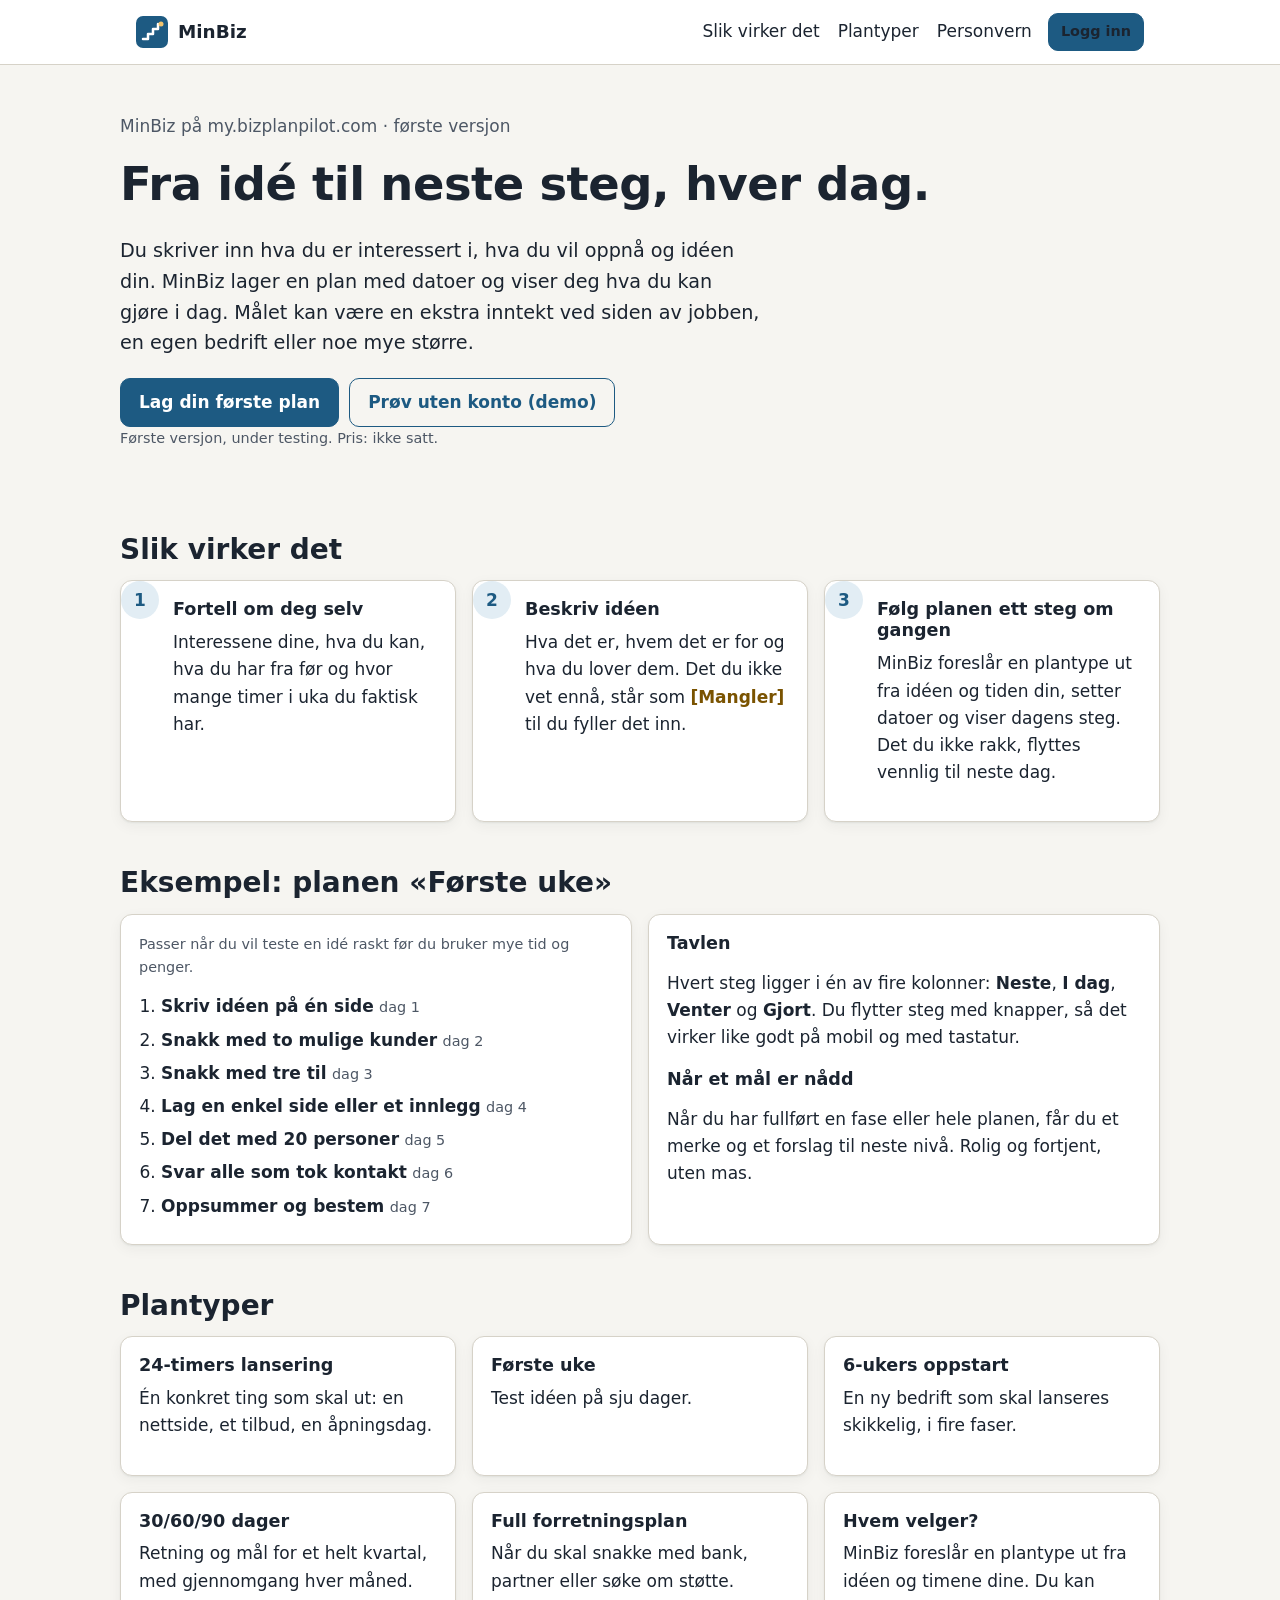
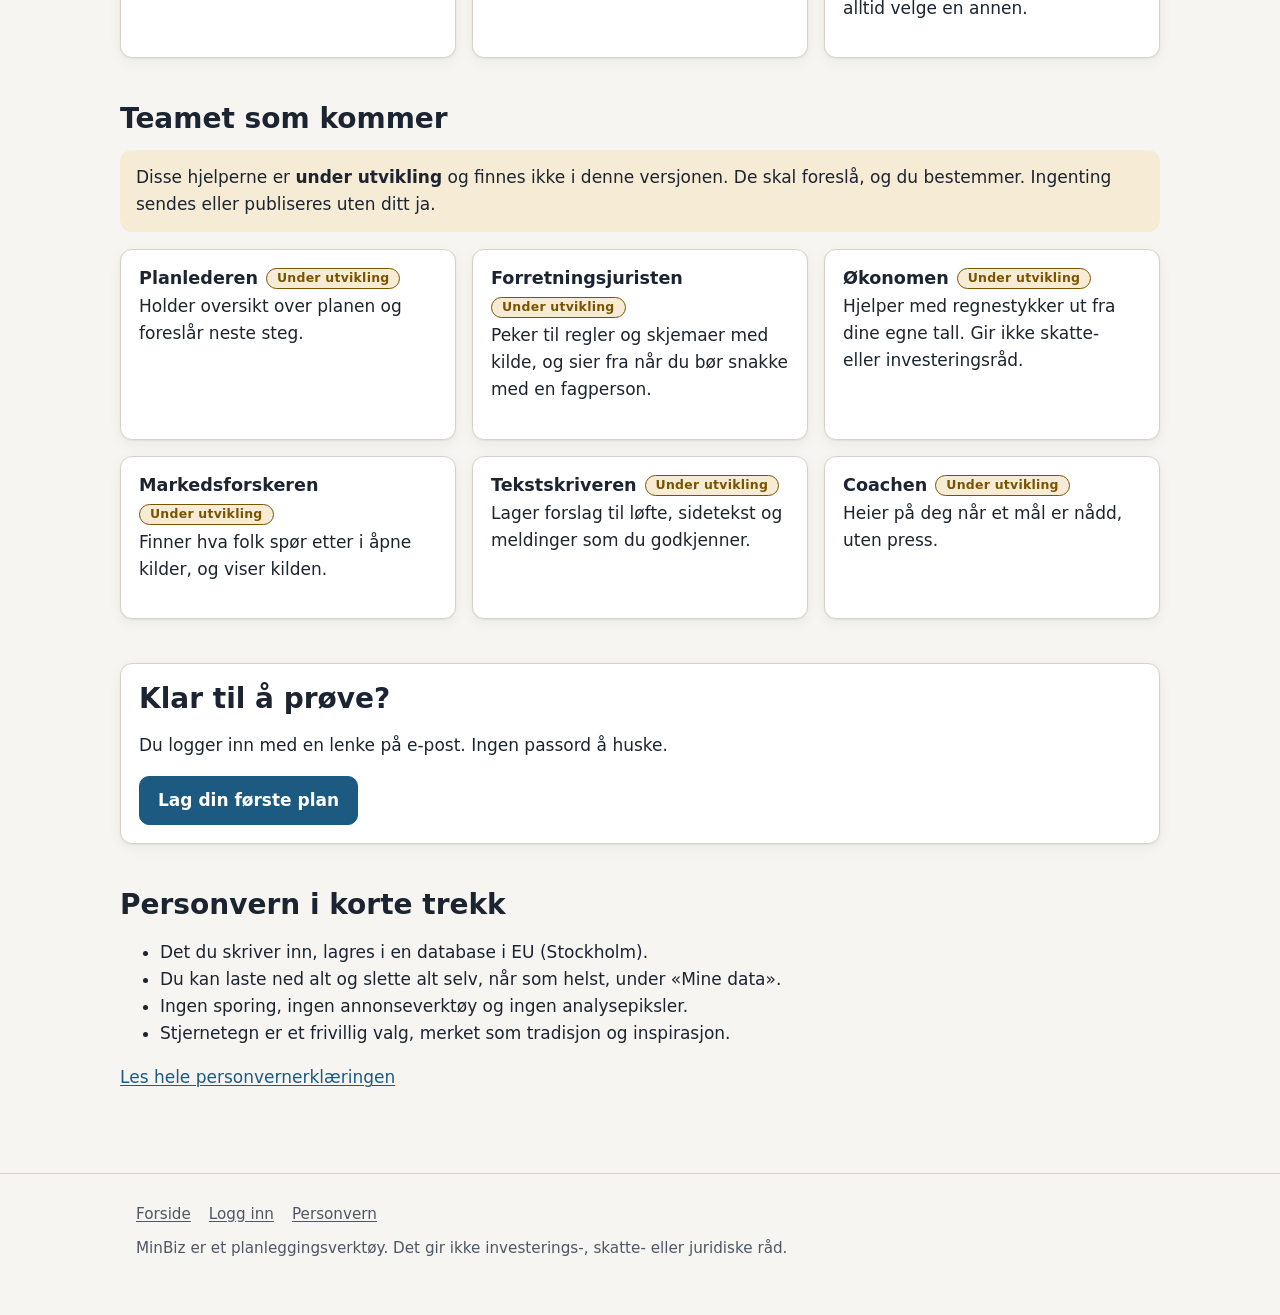
==== index.html @ 0fc3a49a "MinBiz første versjon: forside, app med profil, idé, plan, tavle, merker og mine data Co-Authored-By" ====
<!doctype html>
<html lang="nb">
<head>
<meta charset="utf-8">
<meta name="viewport" content="width=device-width, initial-scale=1">
<meta http-equiv="Content-Security-Policy" content="default-src 'self'; img-src 'self' data:; style-src 'self'; script-src 'self'; connect-src 'none'; base-uri 'self'; form-action 'self'">
<meta name="referrer" content="strict-origin-when-cross-origin">
<title>MinBiz: fra idé til neste steg, hver dag</title>
<meta name="description" content="MinBiz gjør interessene, ambisjonene og idéen din om til en plan med datoer og ett tydelig steg om gangen. Første versjon, uten sporing.">
<link rel="icon" href="favicon.svg" type="image/svg+xml">
<link rel="stylesheet" href="style.css">
</head>
<body>
<a class="skip" href="#main">Hopp til innholdet</a>
<header class="top">
  <div class="wrap">
    <a class="brand" href="./" aria-label="MinBiz, forsiden">
      <svg viewBox="0 0 64 64" aria-hidden="true"><rect width="64" height="64" rx="14" fill="#1d5a82"/><path d="M14 46h10V36h10V26h10V16" fill="none" stroke="#fff" stroke-width="5" stroke-linecap="round" stroke-linejoin="round"/><circle cx="50" cy="16" r="5" fill="#f2c46d"/></svg>
      MinBiz
    </a>
    <nav aria-label="Hovedmeny">
      <a href="#slik-virker-det">Slik virker det</a>
      <a href="#plantyper">Plantyper</a>
      <a href="personvern.html">Personvern</a>
      <a class="btn small" href="app.html">Logg inn</a>
    </nav>
  </div>
</header>

<main id="main">
  <section class="hero wrap" aria-labelledby="h1">
    <p class="muted">MinBiz på my.bizplanpilot.com · første versjon</p>
    <h1 id="h1">Fra idé til neste steg, hver dag.</h1>
    <p class="lead">Du skriver inn hva du er interessert i, hva du vil oppnå og idéen din. MinBiz lager en plan med datoer og viser deg hva du kan gjøre i dag. Målet kan være en ekstra inntekt ved siden av jobben, en egen bedrift eller noe mye større.</p>
    <div class="btnrow">
      <a class="btn" href="app.html">Lag din første plan</a>
      <a class="btn ghost" href="app.html?demo=1">Prøv uten konto (demo)</a>
    </div>
    <p class="muted small">Første versjon, under testing. Pris: ikke satt.</p>
  </section>

  <section class="block wrap" id="slik-virker-det" aria-labelledby="h-how">
    <h2 id="h-how">Slik virker det</h2>
    <ol class="steps3 grid three">
      <li class="card">
        <h3>Fortell om deg selv</h3>
        <p>Interessene dine, hva du kan, hva du har fra før og hvor mange timer i uka du faktisk har.</p>
      </li>
      <li class="card">
        <h3>Beskriv idéen</h3>
        <p>Hva det er, hvem det er for og hva du lover dem. Det du ikke vet ennå, står som <span class="missing">[Mangler]</span> til du fyller det inn.</p>
      </li>
      <li class="card">
        <h3>Følg planen ett steg om gangen</h3>
        <p>MinBiz foreslår en plantype ut fra idéen og tiden din, setter datoer og viser dagens steg. Det du ikke rakk, flyttes vennlig til neste dag.</p>
      </li>
    </ol>
  </section>

  <section class="block wrap" aria-labelledby="h-example">
    <h2 id="h-example">Eksempel: planen «Første uke»</h2>
    <div class="grid two">
      <div class="card plan-example">
        <p class="muted small">Passer når du vil teste en idé raskt før du bruker mye tid og penger.</p>
        <ol>
          <li><b>Skriv idéen på én side</b> <span class="when">dag 1</span></li>
          <li><b>Snakk med to mulige kunder</b> <span class="when">dag 2</span></li>
          <li><b>Snakk med tre til</b> <span class="when">dag 3</span></li>
          <li><b>Lag en enkel side eller et innlegg</b> <span class="when">dag 4</span></li>
          <li><b>Del det med 20 personer</b> <span class="when">dag 5</span></li>
          <li><b>Svar alle som tok kontakt</b> <span class="when">dag 6</span></li>
          <li><b>Oppsummer og bestem</b> <span class="when">dag 7</span></li>
        </ol>
      </div>
      <div class="card stack">
        <h3>Tavlen</h3>
        <p>Hvert steg ligger i én av fire kolonner: <b>Neste</b>, <b>I dag</b>, <b>Venter</b> og <b>Gjort</b>. Du flytter steg med knapper, så det virker like godt på mobil og med tastatur.</p>
        <h3>Når et mål er nådd</h3>
        <p>Når du har fullført en fase eller hele planen, får du et merke og et forslag til neste nivå. Rolig og fortjent, uten mas.</p>
      </div>
    </div>
  </section>

  <section class="block wrap" id="plantyper" aria-labelledby="h-types">
    <h2 id="h-types">Plantyper</h2>
    <div class="grid three">
      <div class="card"><h3>24-timers lansering</h3><p>Én konkret ting som skal ut: en nettside, et tilbud, en åpningsdag.</p></div>
      <div class="card"><h3>Første uke</h3><p>Test idéen på sju dager.</p></div>
      <div class="card"><h3>6-ukers oppstart</h3><p>En ny bedrift som skal lanseres skikkelig, i fire faser.</p></div>
      <div class="card"><h3>30/60/90 dager</h3><p>Retning og mål for et helt kvartal, med gjennomgang hver måned.</p></div>
      <div class="card"><h3>Full forretningsplan</h3><p>Når du skal snakke med bank, partner eller søke om støtte.</p></div>
      <div class="card"><h3>Hvem velger?</h3><p>MinBiz foreslår en plantype ut fra idéen og timene dine. Du kan alltid velge en annen.</p></div>
    </div>
  </section>

  <section class="block wrap" aria-labelledby="h-agents">
    <h2 id="h-agents">Teamet som kommer</h2>
    <p class="note warn">Disse hjelperne er <b>under utvikling</b> og finnes ikke i denne versjonen. De skal foreslå, og du bestemmer. Ingenting sendes eller publiseres uten ditt ja.</p>
    <ul class="agents grid three">
      <li class="card"><h3>Planlederen <span class="tag soon">Under utvikling</span></h3><p>Holder oversikt over planen og foreslår neste steg.</p></li>
      <li class="card"><h3>Forretningsjuristen <span class="tag soon">Under utvikling</span></h3><p>Peker til regler og skjemaer med kilde, og sier fra når du bør snakke med en fagperson.</p></li>
      <li class="card"><h3>Økonomen <span class="tag soon">Under utvikling</span></h3><p>Hjelper med regnestykker ut fra dine egne tall. Gir ikke skatte- eller investeringsråd.</p></li>
      <li class="card"><h3>Markedsforskeren <span class="tag soon">Under utvikling</span></h3><p>Finner hva folk spør etter i åpne kilder, og viser kilden.</p></li>
      <li class="card"><h3>Tekstskriveren <span class="tag soon">Under utvikling</span></h3><p>Lager forslag til løfte, sidetekst og meldinger som du godkjenner.</p></li>
      <li class="card"><h3>Coachen <span class="tag soon">Under utvikling</span></h3><p>Heier på deg når et mål er nådd, uten press.</p></li>
    </ul>
  </section>

  <section class="block wrap" aria-labelledby="h-start">
    <div class="card stack">
      <h2 id="h-start">Klar til å prøve?</h2>
      <p>Du logger inn med en lenke på e-post. Ingen passord å huske.</p>
      <div class="btnrow"><a class="btn" href="app.html">Lag din første plan</a></div>
    </div>
  </section>

  <section class="block wrap" id="personvern" aria-labelledby="h-privacy">
    <h2 id="h-privacy">Personvern i korte trekk</h2>
    <ul>
      <li>Det du skriver inn, lagres i en database i EU (Stockholm).</li>
      <li>Du kan laste ned alt og slette alt selv, når som helst, under «Mine data».</li>
      <li>Ingen sporing, ingen annonseverktøy og ingen analysepiksler.</li>
      <li>Stjernetegn er et frivillig valg, merket som tradisjon og inspirasjon.</li>
    </ul>
    <p><a href="personvern.html">Les hele personvernerklæringen</a></p>
  </section>
</main>

<footer class="foot">
  <div class="wrap">
    <ul>
      <li><a href="./">Forside</a></li>
      <li><a href="app.html">Logg inn</a></li>
      <li><a href="personvern.html">Personvern</a></li>
    </ul>
    <p>MinBiz er et planleggingsverktøy. Det gir ikke investerings-, skatte- eller juridiske råd.</p>
  </div>
</footer>
</body>
</html>
---- style.css ----
/* MinBiz: felles stil. Rolig, nordisk, lys og mørk modus. */
:root {
  --bg: #f6f5f1;
  --surface: #ffffff;
  --surface-2: #eeece6;
  --ink: #1b2430;
  --muted: #4d5765;
  --line: #d6d2c8;
  --accent: #1d5a82;
  --accent-ink: #ffffff;
  --accent-soft: #e2edf4;
  --ok: #24693f;
  --ok-soft: #e3f1e8;
  --warn: #7a5300;
  --warn-soft: #f6ecd6;
  --focus: #b3561d;
  --radius: 12px;
  --shadow: 0 1px 2px rgba(20, 30, 40, .06), 0 4px 14px rgba(20, 30, 40, .05);
  color-scheme: light;
}
@media (prefers-color-scheme: dark) {
  :root:not([data-theme="light"]) {
    --bg: #11161c;
    --surface: #19212a;
    --surface-2: #212b36;
    --ink: #e7ebef;
    --muted: #a9b3bf;
    --line: #2f3a46;
    --accent: #8cc0e4;
    --accent-ink: #0d1b26;
    --accent-soft: #1d3142;
    --ok: #7fd3a0;
    --ok-soft: #173326;
    --warn: #e6bd62;
    --warn-soft: #362b12;
    --focus: #f0a46c;
    --shadow: none;
    color-scheme: dark;
  }
}
:root[data-theme="dark"] {
  --bg: #11161c; --surface: #19212a; --surface-2: #212b36; --ink: #e7ebef; --muted: #a9b3bf;
  --line: #2f3a46; --accent: #8cc0e4; --accent-ink: #0d1b26; --accent-soft: #1d3142;
  --ok: #7fd3a0; --ok-soft: #173326; --warn: #e6bd62; --warn-soft: #362b12; --focus: #f0a46c;
  --shadow: none; color-scheme: dark;
}

* { box-sizing: border-box; }
html { -webkit-text-size-adjust: 100%; }
body {
  margin: 0;
  background: var(--bg);
  color: var(--ink);
  font: 17px/1.6 system-ui, -apple-system, "Segoe UI", Roboto, "Helvetica Neue", Arial, sans-serif;
  overflow-x: hidden;
}
img, svg { max-width: 100%; height: auto; }
a { color: var(--accent); text-underline-offset: 2px; }
a:hover { text-decoration-thickness: 2px; }
:focus-visible { outline: 3px solid var(--focus); outline-offset: 2px; border-radius: 4px; }
h1, h2, h3 { line-height: 1.2; margin: 0 0 .5em; }
h1 { font-size: clamp(1.9rem, 6vw, 2.9rem); letter-spacing: -.01em; }
h2 { font-size: clamp(1.35rem, 4vw, 1.75rem); }
h3 { font-size: 1.1rem; }
p { margin: 0 0 1em; }
.wrap { max-width: 1040px; margin: 0 auto; padding: 0 16px; }
.muted { color: var(--muted); }
.small { font-size: .9rem; }
.sr-only { position: absolute; width: 1px; height: 1px; padding: 0; margin: -1px; overflow: hidden; clip: rect(0 0 0 0); white-space: nowrap; border: 0; }
.skip { position: absolute; left: 8px; top: -60px; background: var(--surface); color: var(--ink); padding: 8px 12px; border-radius: 8px; z-index: 10; }
.skip:focus { top: 8px; }

/* Topp og bunn */
.top { border-bottom: 1px solid var(--line); background: var(--surface); }
.top .wrap { display: flex; align-items: center; justify-content: space-between; gap: 12px; min-height: 64px; flex-wrap: wrap; }
.brand { display: inline-flex; align-items: center; gap: 10px; font-weight: 700; font-size: 1.15rem; color: var(--ink); text-decoration: none; }
.brand svg { width: 32px; height: 32px; }
.top nav { display: flex; gap: 6px 14px; flex-wrap: wrap; align-items: center; }
.top nav a { color: var(--ink); text-decoration: none; padding: 6px 2px; }
.top nav a:hover { text-decoration: underline; }
footer.foot { border-top: 1px solid var(--line); margin-top: 56px; padding: 28px 0 40px; color: var(--muted); font-size: .95rem; }
footer.foot a { color: var(--muted); }
footer.foot ul { list-style: none; padding: 0; margin: 0 0 10px; display: flex; gap: 8px 18px; flex-wrap: wrap; }

/* Knapper og skjema */
.btn {
  display: inline-flex; align-items: center; justify-content: center; gap: 8px;
  min-height: 44px; padding: 10px 18px; border-radius: 10px; border: 1px solid var(--accent);
  background: var(--accent); color: var(--accent-ink); font: inherit; font-weight: 600;
  text-decoration: none; cursor: pointer;
}
.btn:hover { filter: brightness(1.08); }
.btn.ghost { background: transparent; color: var(--accent); }
.btn.quiet { background: var(--surface-2); color: var(--ink); border-color: var(--line); }
.btn.small { min-height: 36px; padding: 6px 12px; font-size: .9rem; }
.btn.danger { background: transparent; color: var(--ink); border-color: var(--warn); }
.btn[disabled] { opacity: .6; cursor: not-allowed; }
.btnrow { display: flex; gap: 10px; flex-wrap: wrap; align-items: center; }
label { display: block; font-weight: 600; margin: 0 0 4px; }
.hint { display: block; font-weight: 400; color: var(--muted); font-size: .9rem; }
input[type="text"], input[type="email"], input[type="number"], input[type="date"], textarea, select {
  width: 100%; font: inherit; color: var(--ink); background: var(--surface);
  border: 1px solid var(--muted); border-radius: 8px; padding: 10px 12px; min-height: 44px;
}
textarea { min-height: 96px; resize: vertical; }
.field { margin: 0 0 18px; }
.check { display: flex; gap: 10px; align-items: flex-start; font-weight: 400; }
.check input { width: 22px; height: 22px; margin-top: 3px; flex: none; }
fieldset { border: 1px solid var(--line); border-radius: var(--radius); padding: 12px 14px; margin: 0 0 18px; }
legend { font-weight: 700; padding: 0 6px; }

/* Kort og flater */
.card { background: var(--surface); border: 1px solid var(--line); border-radius: var(--radius); padding: 18px; box-shadow: var(--shadow); }
.stack > * + * { margin-top: 16px; }
.grid { display: grid; gap: 16px; }
@media (min-width: 720px) {
  .grid.two { grid-template-columns: 1fr 1fr; }
  .grid.three { grid-template-columns: repeat(3, 1fr); }
}
.tag {
  display: inline-block; font-size: .78rem; font-weight: 700; letter-spacing: .02em;
  padding: 2px 10px; border-radius: 99px; border: 1px solid currentColor; white-space: nowrap;
}
.tag.soon { color: var(--warn); background: var(--warn-soft); }
.tag.trad { color: var(--warn); background: var(--warn-soft); }
.tag.ok { color: var(--ok); background: var(--ok-soft); }
.tag.demo { color: var(--accent); background: var(--accent-soft); }
.missing { color: var(--warn); font-weight: 600; }
.note { background: var(--accent-soft); border-radius: var(--radius); padding: 14px 16px; }
.note.ok { background: var(--ok-soft); }
.note.warn { background: var(--warn-soft); }

/* Forside */
.hero { padding: 48px 0 32px; }
.hero .lead { font-size: 1.2rem; max-width: 40rem; color: var(--ink); }
.steps3 { counter-reset: s; list-style: none; padding: 0; margin: 0; }
.steps3 li { counter-increment: s; position: relative; padding-left: 52px; }
.steps3 li::before {
  content: counter(s); position: absolute; left: 0; top: 0; width: 38px; height: 38px; border-radius: 50%;
  display: grid; place-items: center; font-weight: 700; background: var(--accent-soft); color: var(--accent);
}
section.block { padding: 36px 0 8px; }
.plan-example ol { padding-left: 1.3em; margin: 0; }
.plan-example li { margin: 6px 0; }
.plan-example .when { color: var(--muted); font-size: .9rem; }
.agents { list-style: none; padding: 0; margin: 0; }
.agents li h3 { margin-bottom: 4px; display: flex; gap: 8px; align-items: center; flex-wrap: wrap; }

/* App */
.appnav { display: flex; gap: 6px; overflow-x: auto; padding: 10px 0; border-bottom: 1px solid var(--line); margin-bottom: 20px; scrollbar-width: thin; }
.appnav button {
  font: inherit; border: 1px solid transparent; background: transparent; color: var(--ink);
  padding: 8px 12px; border-radius: 8px; cursor: pointer; white-space: nowrap; min-height: 44px;
}
.appnav button[aria-current="page"] { background: var(--accent-soft); border-color: var(--accent); color: var(--ink); font-weight: 700; }
.view[hidden] { display: none; }
.chips { display: flex; flex-wrap: wrap; gap: 8px; list-style: none; padding: 0; margin: 8px 0 0; }
.chips li { display: inline-flex; align-items: center; gap: 4px; background: var(--surface-2); border: 1px solid var(--line); border-radius: 99px; padding: 2px 4px 2px 12px; }
.chips button { border: 0; background: transparent; color: var(--muted); font: inherit; cursor: pointer; min-width: 32px; min-height: 32px; border-radius: 50%; }
.chips button:hover { color: var(--ink); }
.inline-add { display: flex; gap: 8px; }
.inline-add input { flex: 1; min-width: 0; }
progress { width: 100%; height: 14px; accent-color: var(--ok); }
.board { display: grid; gap: 12px; grid-template-columns: 1fr; }
@media (min-width: 900px) { .board { grid-template-columns: repeat(4, 1fr); } }
.col { background: var(--surface-2); border-radius: var(--radius); padding: 12px; min-width: 0; }
.col .colh { font-size: 1rem; display: flex; justify-content: space-between; margin: 0 0 .6em; }
.col ul { list-style: none; padding: 0; margin: 0; }
.col li + li { margin-top: 10px; }
.step { background: var(--surface); border: 1px solid var(--line); border-radius: 10px; padding: 12px; }
.step .t { font-weight: 700; margin: 0 0 2px; }
.step .d { font-size: .88rem; color: var(--muted); margin: 0 0 6px; }
.step ul.detail { list-style: disc; padding-left: 1.2em; margin: 0 0 8px; font-size: .92rem; }
.step ul.detail li + li { margin-top: 2px; }
.step .moves { display: flex; flex-wrap: wrap; gap: 6px; }
.today-list { list-style: none; padding: 0; margin: 0; }
.today-list li + li { margin-top: 10px; }
.ptypes { display: grid; gap: 10px; }
.ptype { display: flex; gap: 12px; align-items: flex-start; border: 1px solid var(--line); border-radius: 10px; padding: 12px; background: var(--surface); font-weight: 400; cursor: pointer; }
.ptype input { width: 22px; height: 22px; margin-top: 3px; flex: none; }
.ptype:has(input:checked) { border-color: var(--accent); background: var(--accent-soft); }
.ptype b { display: block; }
.preview { padding-left: 1.3em; }
.preview li { margin: 4px 0; }
.badge { display: inline-grid; place-items: center; width: 56px; height: 56px; border-radius: 50%; background: var(--ok-soft); color: var(--ok); border: 2px solid var(--ok); flex: none; }
.badge svg { width: 28px; height: 28px; }
.celebrate { display: flex; gap: 16px; align-items: flex-start; }
.merits { list-style: none; padding: 0; margin: 0; display: grid; gap: 8px; }
.merits li { display: flex; gap: 10px; align-items: center; }
.merits .dot { width: 12px; height: 12px; border-radius: 50%; background: var(--ok); flex: none; }
.sources { padding-left: 1.2em; }
.sources li { margin: 6px 0; }
.idea-card dl { margin: 0; display: grid; grid-template-columns: minmax(7rem, max-content) 1fr; gap: 6px 14px; }
.idea-card dt { font-weight: 700; }
.idea-card dd { margin: 0; overflow-wrap: anywhere; }
.toast { position: fixed; left: 50%; bottom: 16px; transform: translateX(-50%); max-width: calc(100% - 32px); background: var(--ink); color: var(--bg); padding: 10px 16px; border-radius: 10px; z-index: 20; }
.toast[hidden] { display: none; }
.demo-bar { background: var(--accent-soft); border-bottom: 1px solid var(--accent); padding: 8px 0; font-size: .95rem; }
@media (prefers-reduced-motion: no-preference) {
  .btn, .appnav button, .ptype { transition: background-color .15s ease, border-color .15s ease, filter .15s ease; }
}
@media print {
  .top, .appnav, footer.foot, .btn, .moves { display: none !important; }
}
.linkish { background: none; border: 0; padding: 0; font: inherit; color: var(--accent); text-decoration: underline; text-underline-offset: 2px; cursor: pointer; }
.btnrow.end { justify-content: flex-end; }
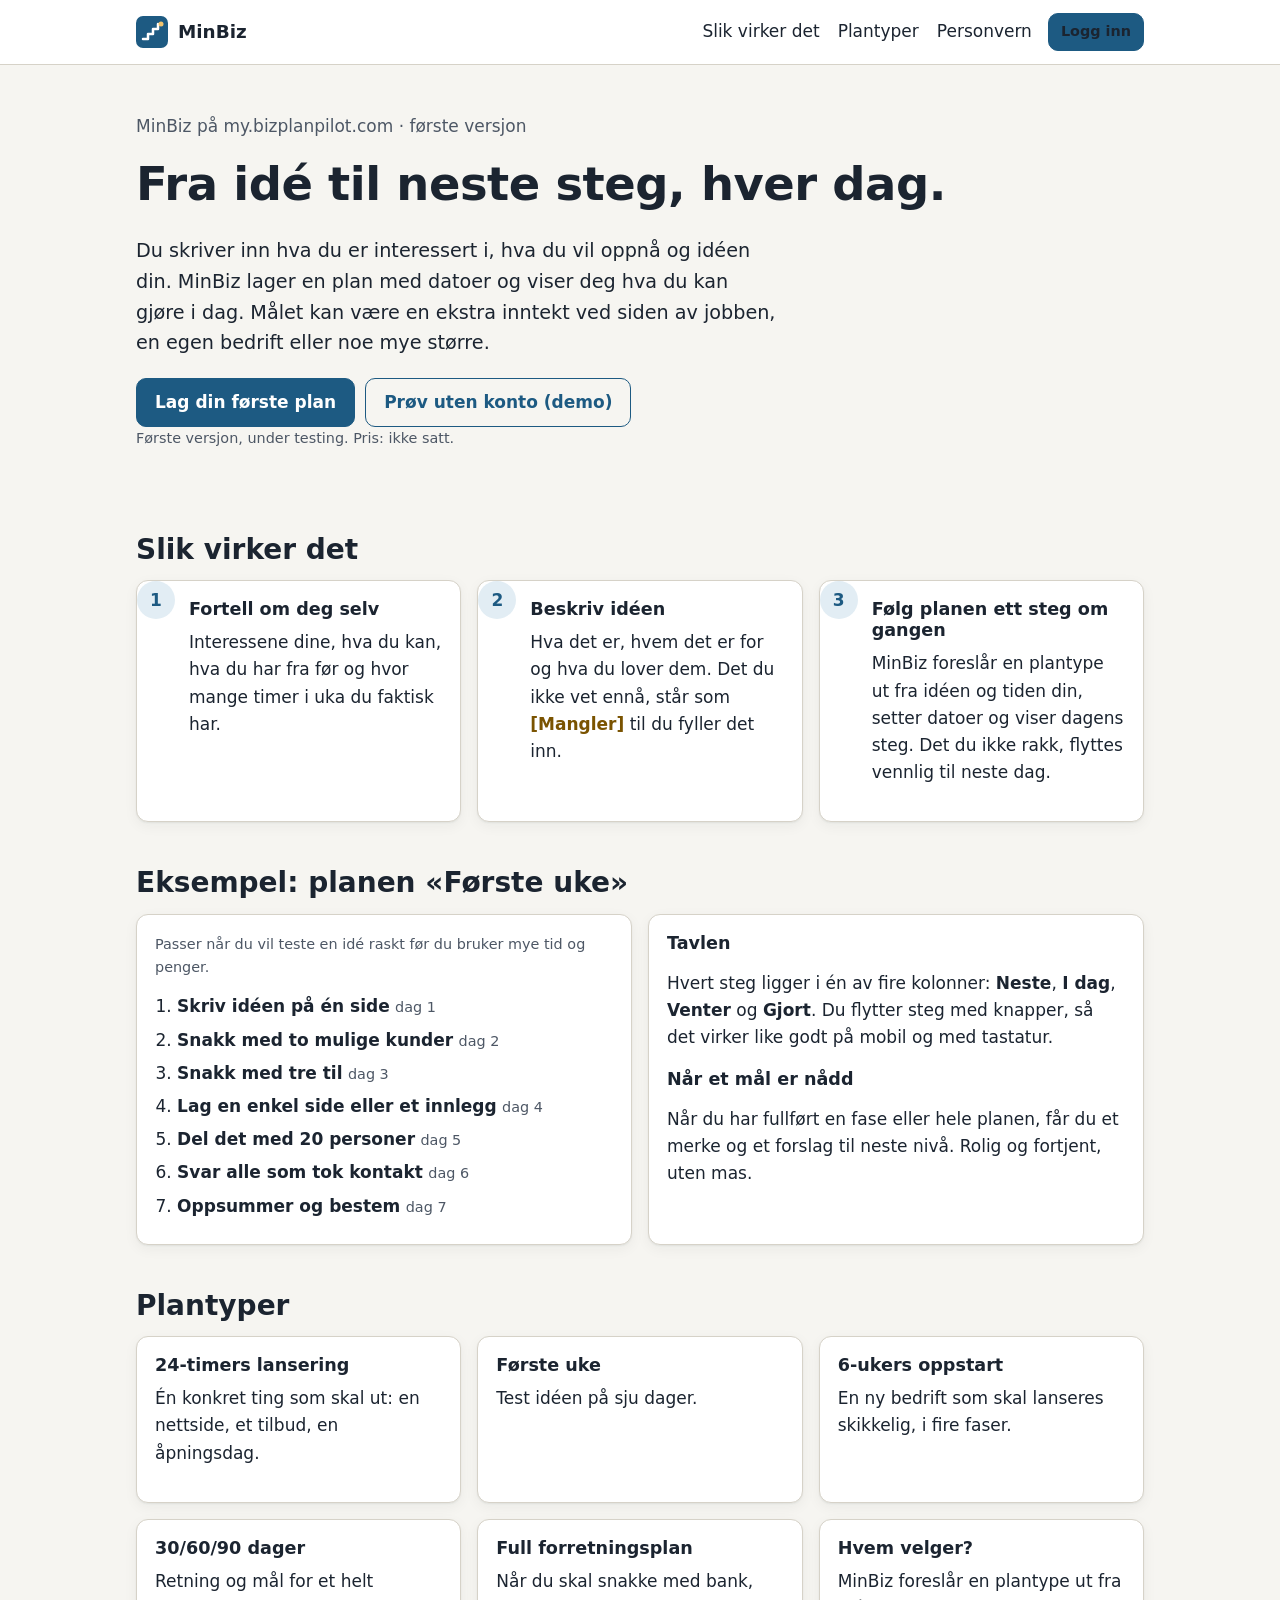
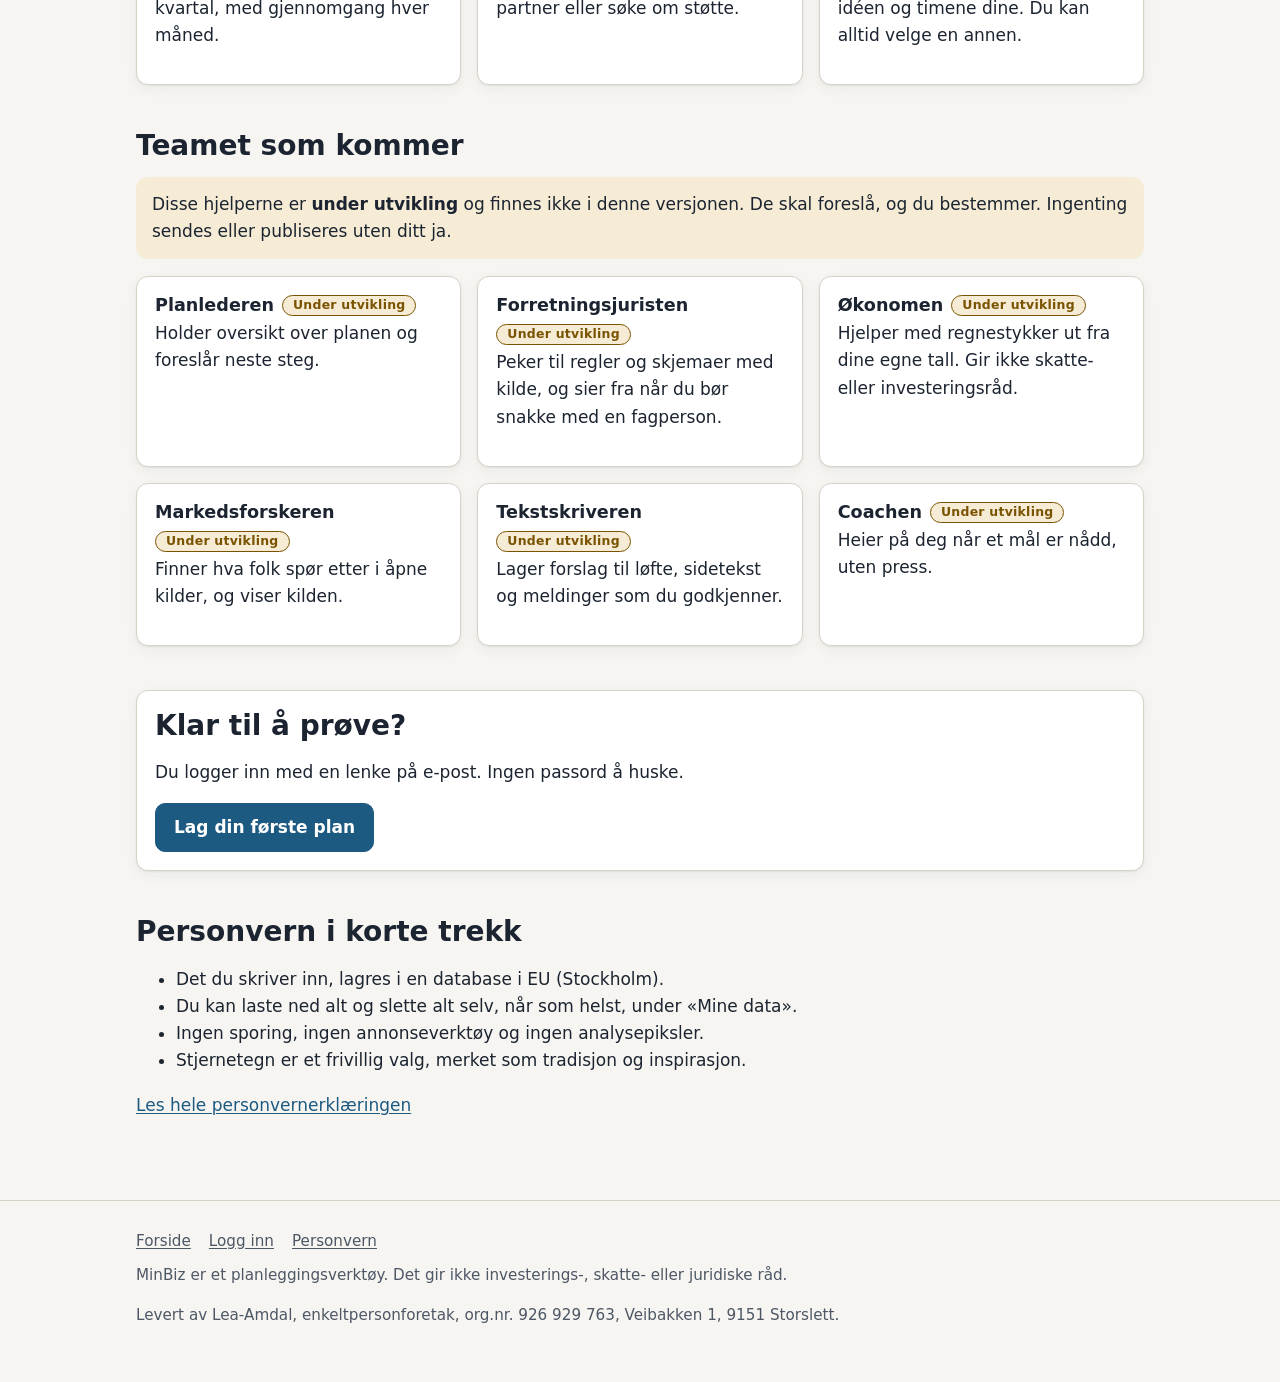
==== commit da272075: "Bunntekst: Lea-Amdal, org.nr. 926 929 763 på alle sider Co-Authored-By: Claude Opus 5.5 <noreply@ant" ====
--- a/index.html
+++ b/index.html
@@ -134,6 +134,7 @@
       <li><a href="personvern.html">Personvern</a></li>
     </ul>
     <p>MinBiz er et planleggingsverktøy. Det gir ikke investerings-, skatte- eller juridiske råd.</p>
+    <p>Levert av Lea-Amdal, enkeltpersonforetak, org.nr. 926 929 763, Veibakken 1, 9151 Storslett.</p>
   </div>
 </footer>
 </body>
--- a/style.css
+++ b/style.css
@@ -46,6 +46,7 @@
 }
 
 * { box-sizing: border-box; }
+[hidden] { display: none !important; }
 html { -webkit-text-size-adjust: 100%; }
 body {
   margin: 0;
@@ -131,7 +132,7 @@
 .note.warn { background: var(--warn-soft); }
 
 /* Forside */
-.hero { padding: 48px 0 32px; }
+.hero { padding-top: 48px; padding-bottom: 32px; }
 .hero .lead { font-size: 1.2rem; max-width: 40rem; color: var(--ink); }
 .steps3 { counter-reset: s; list-style: none; padding: 0; margin: 0; }
 .steps3 li { counter-increment: s; position: relative; padding-left: 52px; }
@@ -139,7 +140,7 @@
   content: counter(s); position: absolute; left: 0; top: 0; width: 38px; height: 38px; border-radius: 50%;
   display: grid; place-items: center; font-weight: 700; background: var(--accent-soft); color: var(--accent);
 }
-section.block { padding: 36px 0 8px; }
+section.block { padding-top: 36px; padding-bottom: 8px; }
 .plan-example ol { padding-left: 1.3em; margin: 0; }
 .plan-example li { margin: 6px 0; }
 .plan-example .when { color: var(--muted); font-size: .9rem; }
@@ -202,5 +203,55 @@
 @media print {
   .top, .appnav, footer.foot, .btn, .moves { display: none !important; }
 }
+/* Fremdrift fra idé til plan */
+.flow { margin: 0 0 20px; }
+.flow ol { list-style: none; padding: 0; margin: 0 0 6px; display: grid; grid-template-columns: repeat(5, minmax(0, 1fr)); gap: 6px; }
+.flow button {
+  width: 100%; min-height: 48px; font: inherit; color: var(--ink); background: var(--surface);
+  border: 1px solid var(--line); border-radius: 10px; padding: 6px; cursor: pointer;
+  display: flex; flex-direction: column; align-items: center; gap: 2px; text-align: center;
+}
+.flow .num { display: inline-grid; place-items: center; width: 30px; height: 30px; border-radius: 50%; border: 2px solid var(--muted); font-weight: 700; font-size: .9rem; }
+.flow .lbl, .flow .s { display: none; }
+.flow li.done .num { border-color: var(--ok); color: var(--ok); background: var(--ok-soft); }
+.flow li.skipped .num { border-color: var(--warn); color: var(--warn); background: var(--warn-soft); border-style: dashed; }
+.flow li.active .num { border-color: var(--accent); color: var(--accent); }
+.flow button[aria-current="step"] { border-color: var(--accent); background: var(--accent-soft); box-shadow: inset 0 -3px 0 var(--accent); }
+.flow li.done .s { color: var(--ok); }
+.flow li.skipped .s { color: var(--warn); font-weight: 700; }
+#flow-now { margin: 0; }
+@media (min-width: 720px) {
+  .flow .lbl { display: block; font-weight: 600; font-size: .85rem; line-height: 1.2; overflow-wrap: anywhere; }
+  .flow .s { display: block; font-size: .78rem; color: var(--muted); }
+  .flow button { min-height: 92px; }
+}
+.cards { list-style: none; padding: 0; margin: 0; display: grid; gap: 8px; }
+.cards li { display: flex; gap: 8px; align-items: center; background: var(--surface-2); border: 1px solid var(--line); border-radius: 10px; padding: 6px 6px 6px 10px; }
+.cards li.empty { background: transparent; border-style: dashed; padding: 8px 10px; }
+.cards li.fav { border-color: var(--warn); }
+.cards .txt { flex: 1; min-width: 0; overflow-wrap: anywhere; }
+.iconbtn { flex: none; border: 1px solid var(--line); background: var(--surface); color: var(--ink); font: inherit; font-size: 1.1rem; min-width: 44px; min-height: 44px; border-radius: 8px; cursor: pointer; }
+.iconbtn:hover { border-color: var(--accent); }
+.iconbtn[aria-pressed="true"] { color: var(--warn); border-color: var(--warn); background: var(--warn-soft); }
+.sugg { display: flex; flex-wrap: wrap; gap: 6px; align-items: center; }
+.sugg button { font: inherit; font-size: .88rem; border: 1px dashed var(--muted); background: transparent; color: var(--ink); border-radius: 99px; padding: 4px 12px; min-height: 36px; cursor: pointer; }
+.sugg button:hover { border-style: solid; }
+.tag.idea { color: var(--accent); background: var(--accent-soft); }
+.tag.ass, .tag.miss { color: var(--warn); background: var(--warn-soft); }
+.areah { display: flex; gap: 8px 12px; align-items: baseline; justify-content: space-between; flex-wrap: wrap; }
+.areah h3 { margin: 0; }
+.linklist { list-style: none; padding: 0; margin: 0; display: grid; gap: 4px; }
+.linklist a { display: inline-block; padding: 6px 0; overflow-wrap: anywhere; }
+.finding-form { border-top: 1px solid var(--line); padding-top: 12px; }
+.finding-form .field { margin-bottom: 12px; }
+.finding-form textarea { min-height: 64px; }
+.why { font-size: .92rem; color: var(--muted); margin: 2px 0 0; }
+.toolsteps { padding-left: 1.3em; margin: 0; }
+.toolsteps li + li, .agentlist li + li { margin-top: 10px; }
+.agentlist { list-style: none; padding: 0; margin: 0; }
+.basis { margin: 0; display: grid; grid-template-columns: minmax(8rem, max-content) 1fr; gap: 6px 14px; }
+.basis dt { font-weight: 700; }
+.basis dd { margin: 0; }
+.preview .tag { margin-left: 6px; }
 .linkish { background: none; border: 0; padding: 0; font: inherit; color: var(--accent); text-decoration: underline; text-underline-offset: 2px; cursor: pointer; }
 .btnrow.end { justify-content: flex-end; }
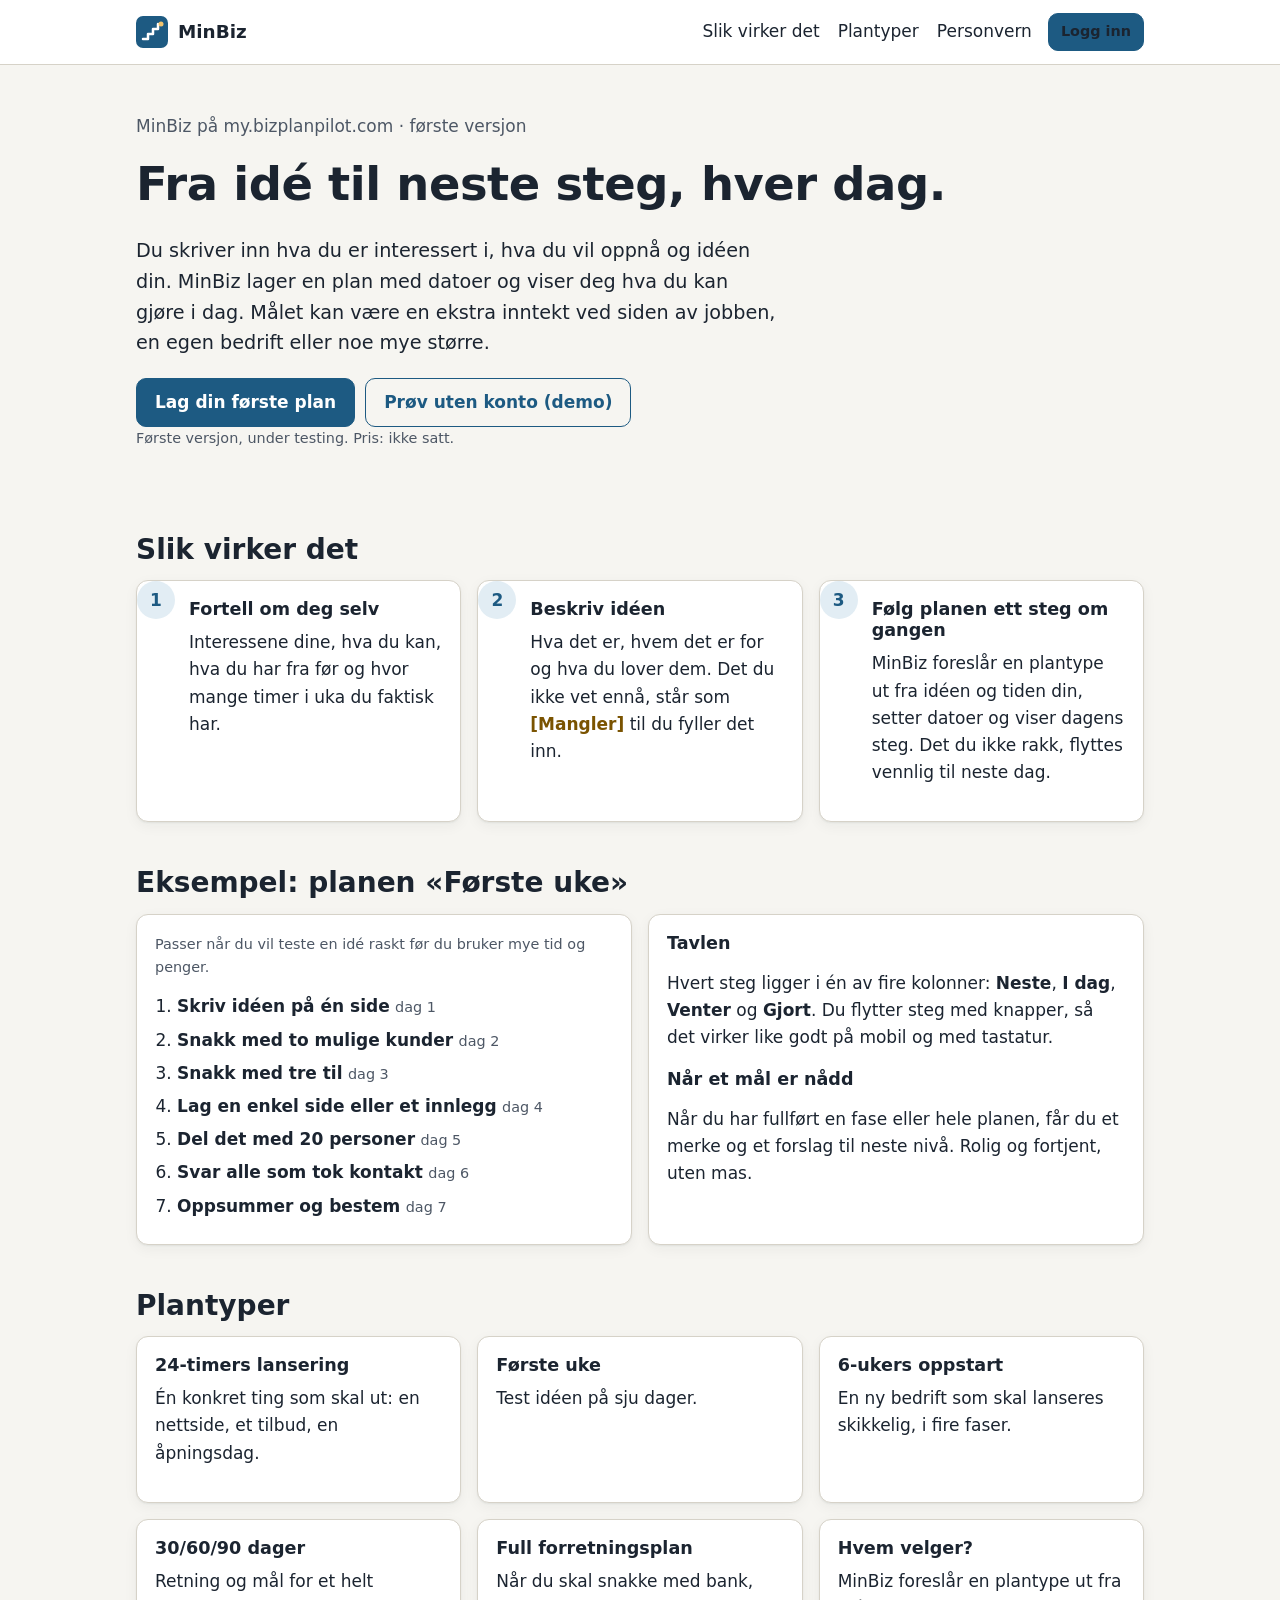
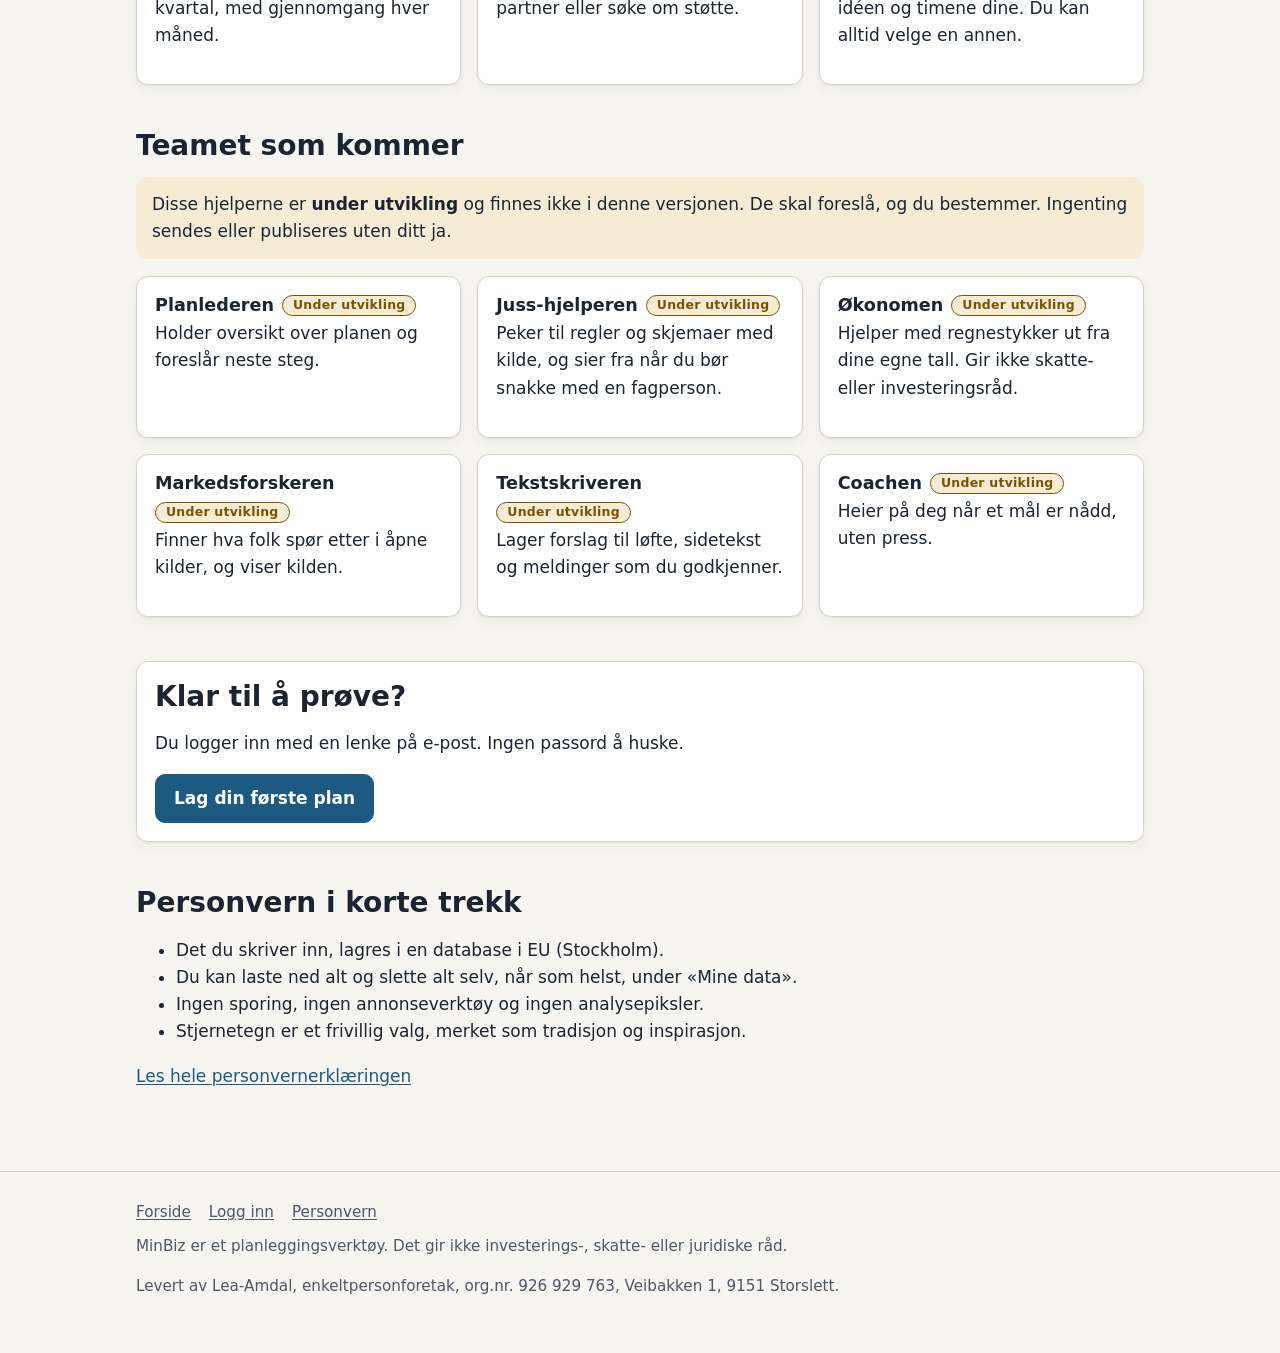
==== commit 8cd3fc4a: "Juss og personvern: bytt beskyttet tittel, fyll ut personvernsiden - «Forretningsjuristen» heter nå " ====
--- a/index.html
+++ b/index.html
@@ -98,7 +98,7 @@
     <p class="note warn">Disse hjelperne er <b>under utvikling</b> og finnes ikke i denne versjonen. De skal foreslå, og du bestemmer. Ingenting sendes eller publiseres uten ditt ja.</p>
     <ul class="agents grid three">
       <li class="card"><h3>Planlederen <span class="tag soon">Under utvikling</span></h3><p>Holder oversikt over planen og foreslår neste steg.</p></li>
-      <li class="card"><h3>Forretningsjuristen <span class="tag soon">Under utvikling</span></h3><p>Peker til regler og skjemaer med kilde, og sier fra når du bør snakke med en fagperson.</p></li>
+      <li class="card"><h3>Juss-hjelperen <span class="tag soon">Under utvikling</span></h3><p>Peker til regler og skjemaer med kilde, og sier fra når du bør snakke med en fagperson.</p></li>
       <li class="card"><h3>Økonomen <span class="tag soon">Under utvikling</span></h3><p>Hjelper med regnestykker ut fra dine egne tall. Gir ikke skatte- eller investeringsråd.</p></li>
       <li class="card"><h3>Markedsforskeren <span class="tag soon">Under utvikling</span></h3><p>Finner hva folk spør etter i åpne kilder, og viser kilden.</p></li>
       <li class="card"><h3>Tekstskriveren <span class="tag soon">Under utvikling</span></h3><p>Lager forslag til løfte, sidetekst og meldinger som du godkjenner.</p></li>
--- a/style.css
+++ b/style.css
@@ -255,3 +255,34 @@
 .preview .tag { margin-left: 6px; }
 .linkish { background: none; border: 0; padding: 0; font: inherit; color: var(--accent); text-decoration: underline; text-underline-offset: 2px; cursor: pointer; }
 .btnrow.end { justify-content: flex-end; }
+
+/* Inspirasjon: ett spørsmål om gangen, Jeg står fast, eksempler, speiling */
+.modebar { margin: 0 0 16px; }
+.modebar button[aria-pressed="true"] { background: var(--accent-soft); border-color: var(--accent); font-weight: 700; }
+.guide .q { display: block; font-size: 1.2rem; font-weight: 700; line-height: 1.3; margin: 0; }
+.guide legend.q { padding: 0 6px; }
+.guide .gq { margin: 0; }
+.guide .hint { margin: 4px 0 0; }
+.guide textarea { min-height: 120px; }
+.guide progress { height: 8px; accent-color: var(--accent); }
+.gprog { margin: 0; }
+.microw { margin-top: 8px; }
+.mic svg { width: 18px; height: 18px; flex: none; }
+.mic[aria-pressed="true"] { background: var(--warn-soft); border-color: var(--warn); color: var(--ink); }
+.stuck { border-color: var(--accent); }
+.stuck h3 { margin: 0; }
+.spark { border-top: 1px solid var(--line); padding-top: 12px; }
+.spark .q { font-weight: 700; margin: 0; }
+.spark textarea { min-height: 64px; }
+.exercise { border-top: 1px solid var(--line); padding-top: 12px; }
+.exercise h4 { margin: 0; font-size: 1.05rem; }
+.clock { font-size: 2rem; font-weight: 700; font-variant-numeric: tabular-nums; margin: 0; }
+.mirror p { margin: 0; }
+.mirror b { font-weight: 700; }
+.examples { list-style: none; padding: 0; margin: 0; display: grid; gap: 10px; }
+.examples li { border: 1px dashed var(--muted); border-radius: 10px; padding: 10px 12px; }
+.examples li p { margin: 0 0 6px; }
+.cheer p { margin: 0; }
+.cheer p + p { margin-top: 6px; }
+.horo-line { display: block; margin-top: 6px; }
+.pause p { margin: 0; }
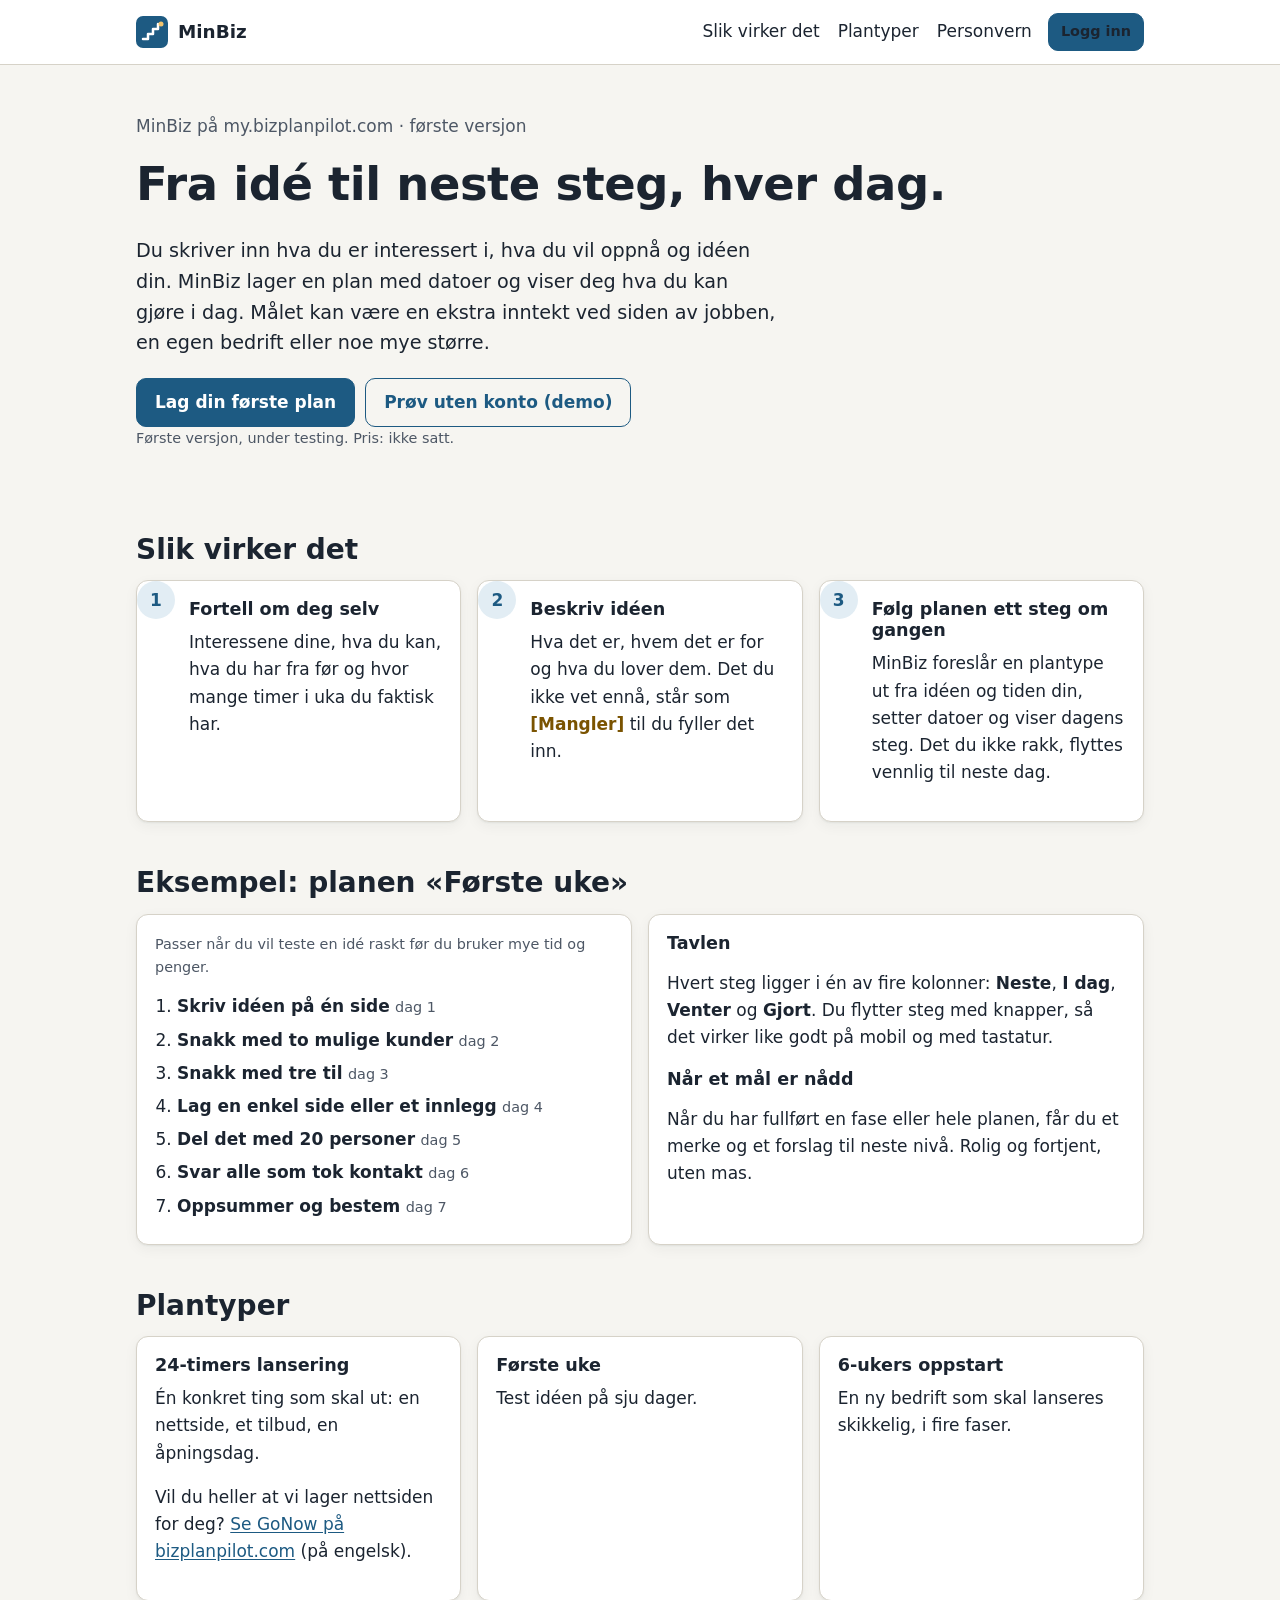
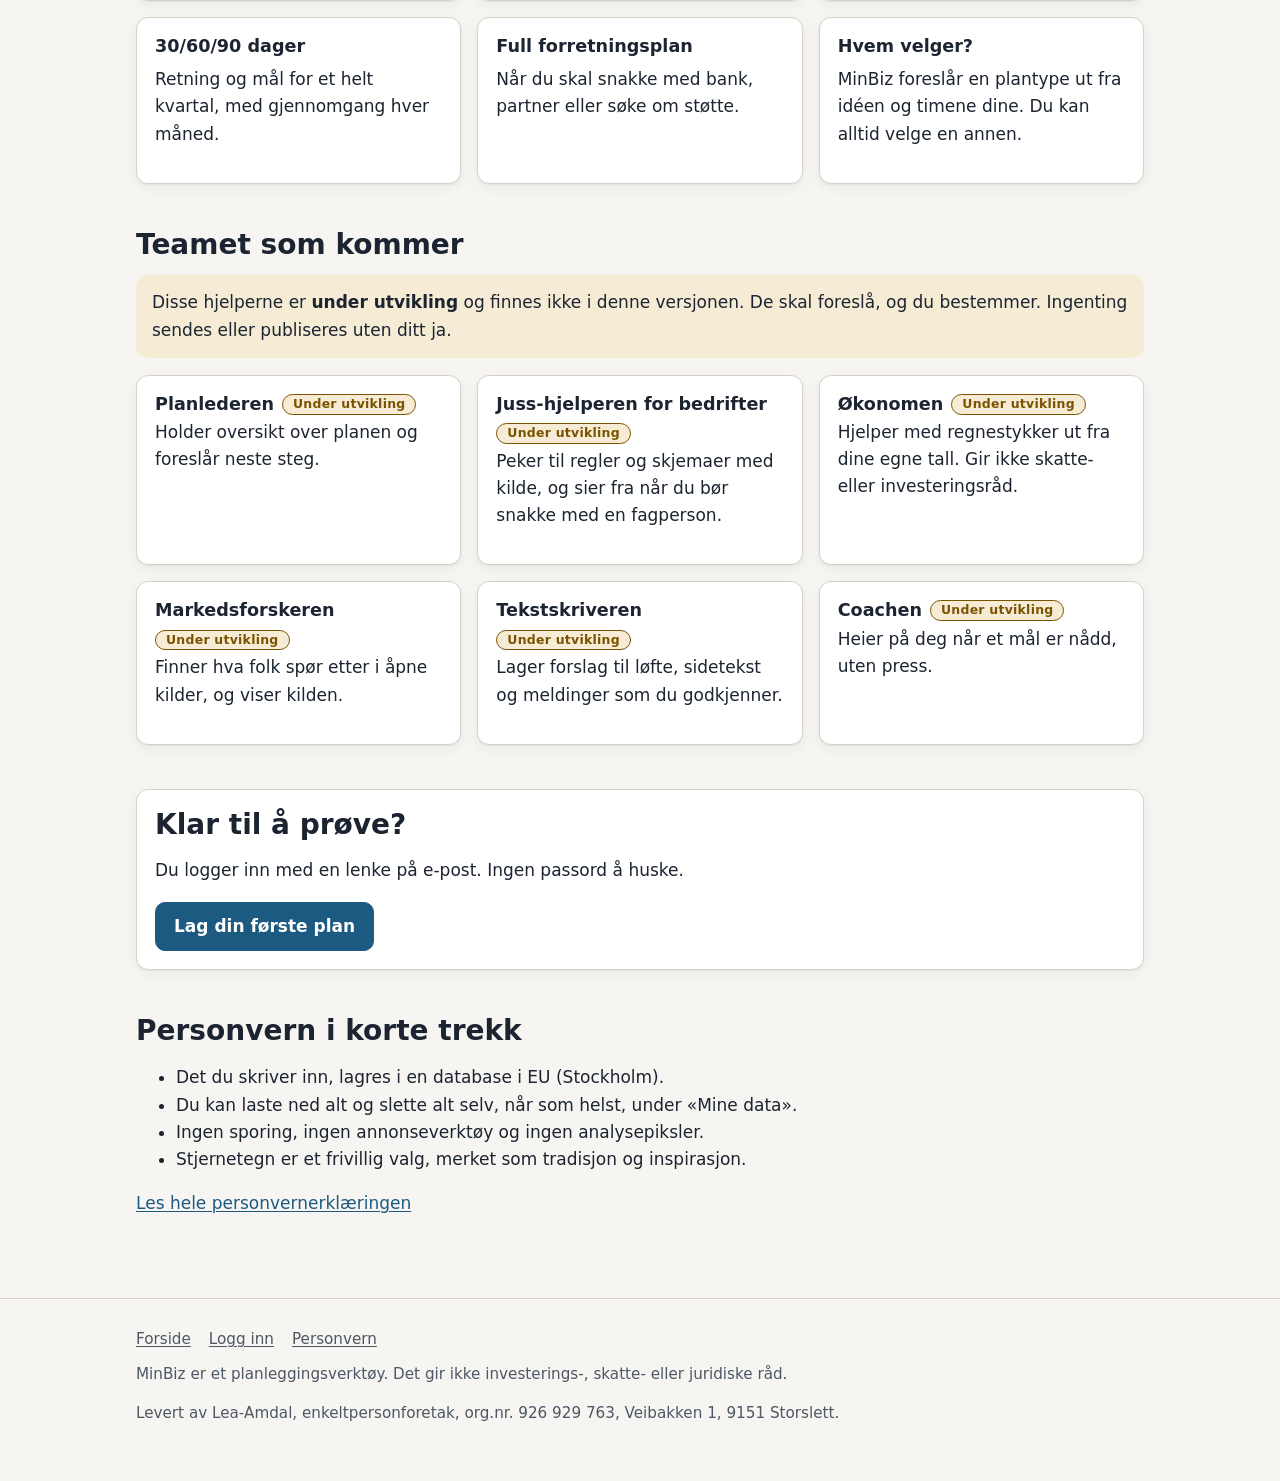
==== commit cf91addb: "Juss-hjelperen for bedrifter i stedet for Forretningsjuristen, og lenke til GoNow «Jurist» er en bes" ====
--- a/index.html
+++ b/index.html
@@ -84,7 +84,7 @@
   <section class="block wrap" id="plantyper" aria-labelledby="h-types">
     <h2 id="h-types">Plantyper</h2>
     <div class="grid three">
-      <div class="card"><h3>24-timers lansering</h3><p>Én konkret ting som skal ut: en nettside, et tilbud, en åpningsdag.</p></div>
+      <div class="card"><h3>24-timers lansering</h3><p>Én konkret ting som skal ut: en nettside, et tilbud, en åpningsdag.</p><p>Vil du heller at vi lager nettsiden for deg? <a href="https://bizplanpilot.com/#website">Se GoNow på bizplanpilot.com</a> (på engelsk).</p></div>
       <div class="card"><h3>Første uke</h3><p>Test idéen på sju dager.</p></div>
       <div class="card"><h3>6-ukers oppstart</h3><p>En ny bedrift som skal lanseres skikkelig, i fire faser.</p></div>
       <div class="card"><h3>30/60/90 dager</h3><p>Retning og mål for et helt kvartal, med gjennomgang hver måned.</p></div>
@@ -98,7 +98,7 @@
     <p class="note warn">Disse hjelperne er <b>under utvikling</b> og finnes ikke i denne versjonen. De skal foreslå, og du bestemmer. Ingenting sendes eller publiseres uten ditt ja.</p>
     <ul class="agents grid three">
       <li class="card"><h3>Planlederen <span class="tag soon">Under utvikling</span></h3><p>Holder oversikt over planen og foreslår neste steg.</p></li>
-      <li class="card"><h3>Juss-hjelperen <span class="tag soon">Under utvikling</span></h3><p>Peker til regler og skjemaer med kilde, og sier fra når du bør snakke med en fagperson.</p></li>
+      <li class="card"><h3>Juss-hjelperen for bedrifter <span class="tag soon">Under utvikling</span></h3><p>Peker til regler og skjemaer med kilde, og sier fra når du bør snakke med en fagperson.</p></li>
       <li class="card"><h3>Økonomen <span class="tag soon">Under utvikling</span></h3><p>Hjelper med regnestykker ut fra dine egne tall. Gir ikke skatte- eller investeringsråd.</p></li>
       <li class="card"><h3>Markedsforskeren <span class="tag soon">Under utvikling</span></h3><p>Finner hva folk spør etter i åpne kilder, og viser kilden.</p></li>
       <li class="card"><h3>Tekstskriveren <span class="tag soon">Under utvikling</span></h3><p>Lager forslag til løfte, sidetekst og meldinger som du godkjenner.</p></li>
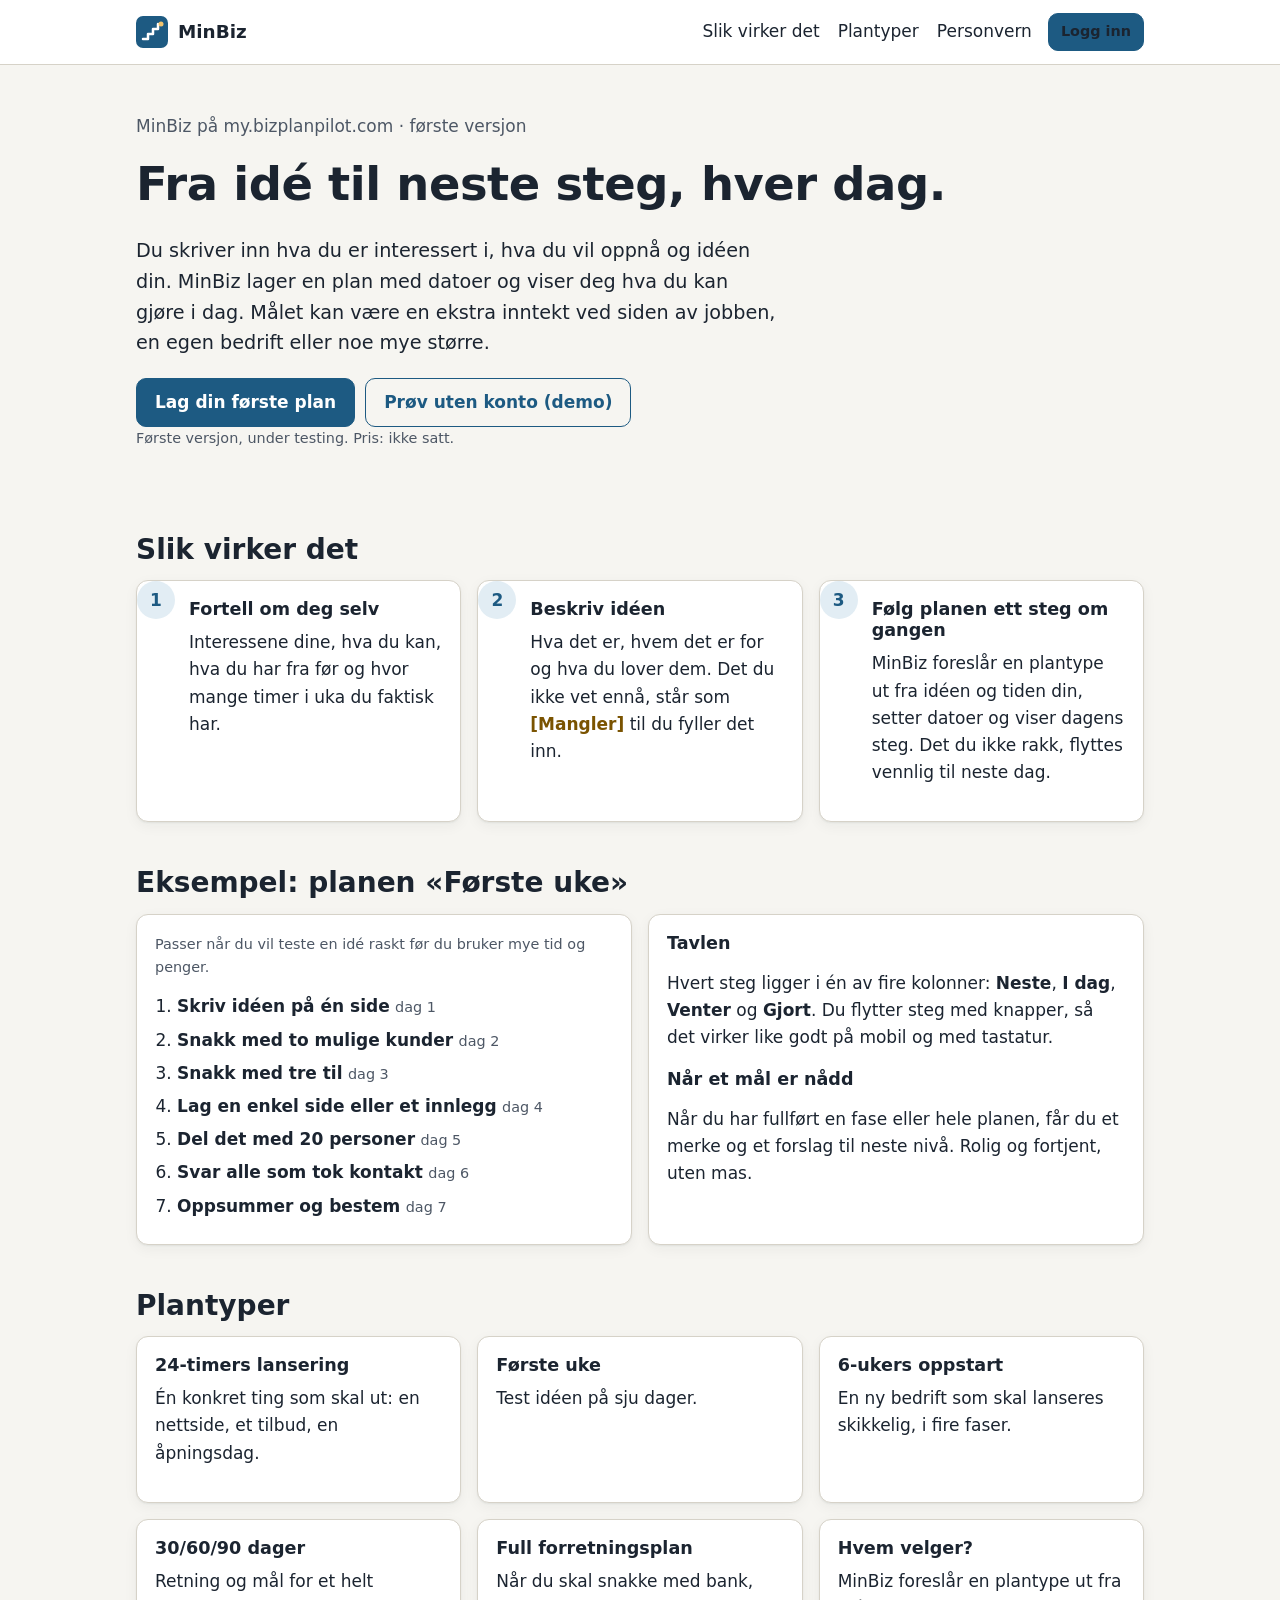
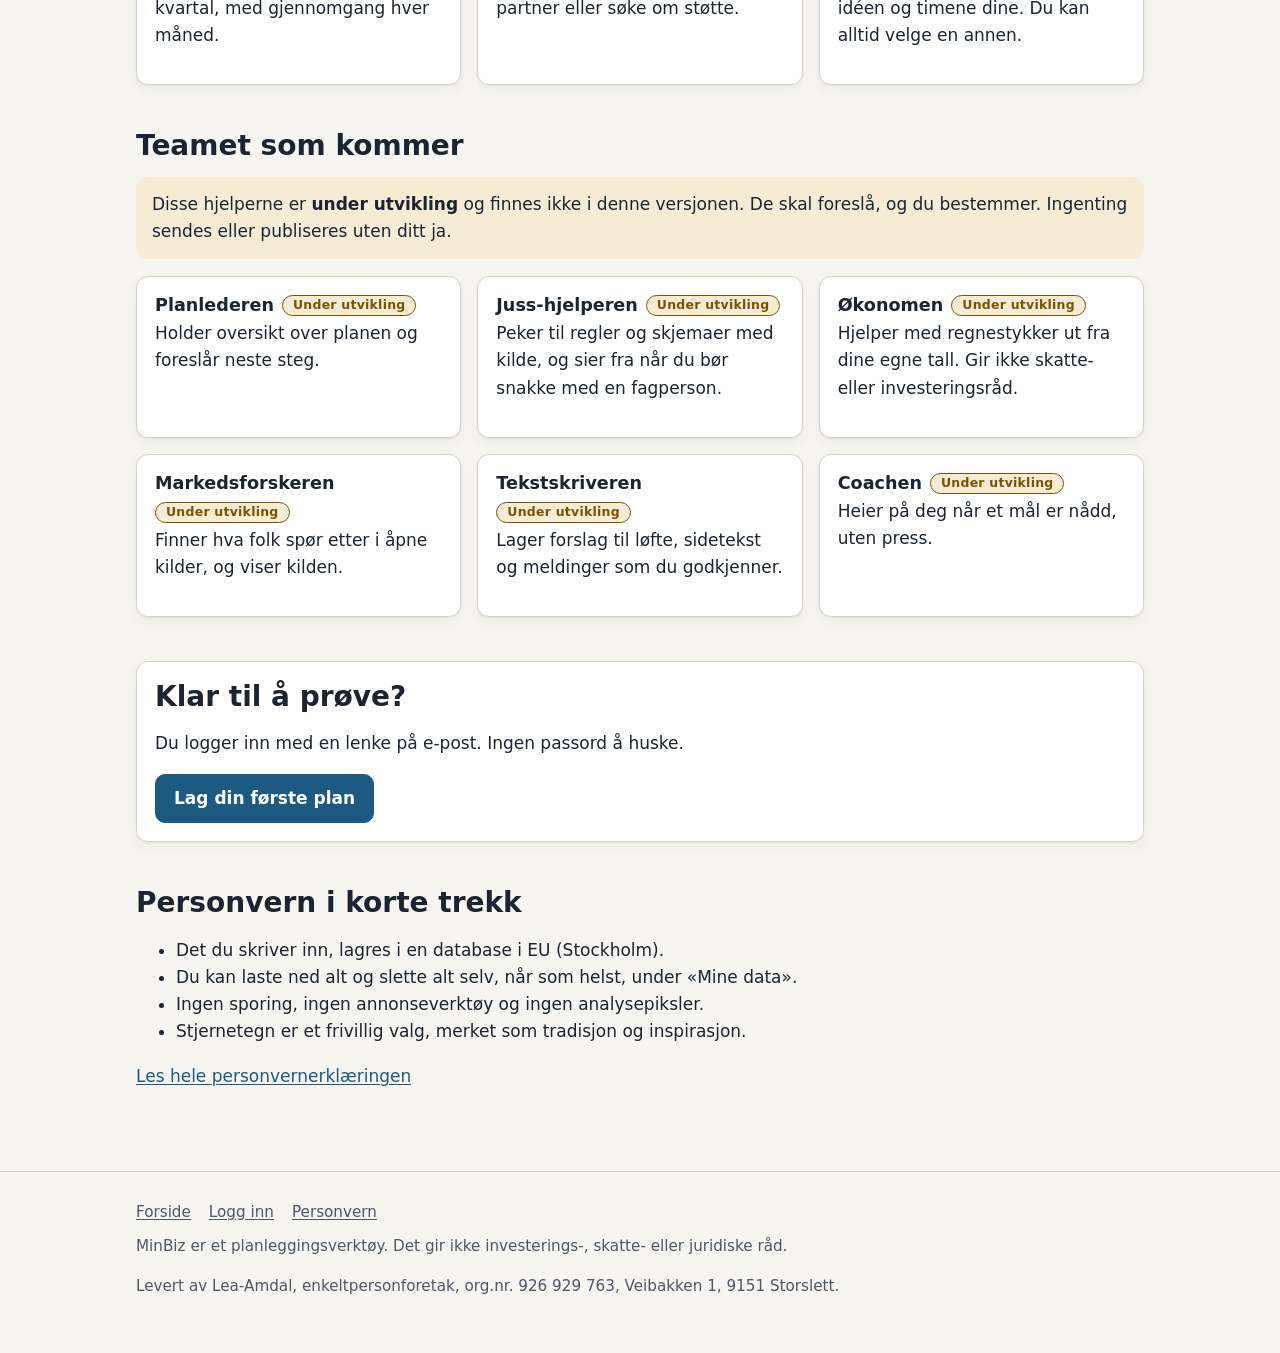
==== commit c0188d78: "Merge pull request #5 from leamarketing/juss-og-personvern-rettelser Juss og personvern: «Juss-hjelp" ====
--- a/index.html
+++ b/index.html
@@ -84,7 +84,7 @@
   <section class="block wrap" id="plantyper" aria-labelledby="h-types">
     <h2 id="h-types">Plantyper</h2>
     <div class="grid three">
-      <div class="card"><h3>24-timers lansering</h3><p>Én konkret ting som skal ut: en nettside, et tilbud, en åpningsdag.</p><p>Vil du heller at vi lager nettsiden for deg? <a href="https://bizplanpilot.com/#website">Se GoNow på bizplanpilot.com</a> (på engelsk).</p></div>
+      <div class="card"><h3>24-timers lansering</h3><p>Én konkret ting som skal ut: en nettside, et tilbud, en åpningsdag.</p></div>
       <div class="card"><h3>Første uke</h3><p>Test idéen på sju dager.</p></div>
       <div class="card"><h3>6-ukers oppstart</h3><p>En ny bedrift som skal lanseres skikkelig, i fire faser.</p></div>
       <div class="card"><h3>30/60/90 dager</h3><p>Retning og mål for et helt kvartal, med gjennomgang hver måned.</p></div>
@@ -98,7 +98,7 @@
     <p class="note warn">Disse hjelperne er <b>under utvikling</b> og finnes ikke i denne versjonen. De skal foreslå, og du bestemmer. Ingenting sendes eller publiseres uten ditt ja.</p>
     <ul class="agents grid three">
       <li class="card"><h3>Planlederen <span class="tag soon">Under utvikling</span></h3><p>Holder oversikt over planen og foreslår neste steg.</p></li>
-      <li class="card"><h3>Juss-hjelperen for bedrifter <span class="tag soon">Under utvikling</span></h3><p>Peker til regler og skjemaer med kilde, og sier fra når du bør snakke med en fagperson.</p></li>
+      <li class="card"><h3>Juss-hjelperen <span class="tag soon">Under utvikling</span></h3><p>Peker til regler og skjemaer med kilde, og sier fra når du bør snakke med en fagperson.</p></li>
       <li class="card"><h3>Økonomen <span class="tag soon">Under utvikling</span></h3><p>Hjelper med regnestykker ut fra dine egne tall. Gir ikke skatte- eller investeringsråd.</p></li>
       <li class="card"><h3>Markedsforskeren <span class="tag soon">Under utvikling</span></h3><p>Finner hva folk spør etter i åpne kilder, og viser kilden.</p></li>
       <li class="card"><h3>Tekstskriveren <span class="tag soon">Under utvikling</span></h3><p>Lager forslag til løfte, sidetekst og meldinger som du godkjenner.</p></li>
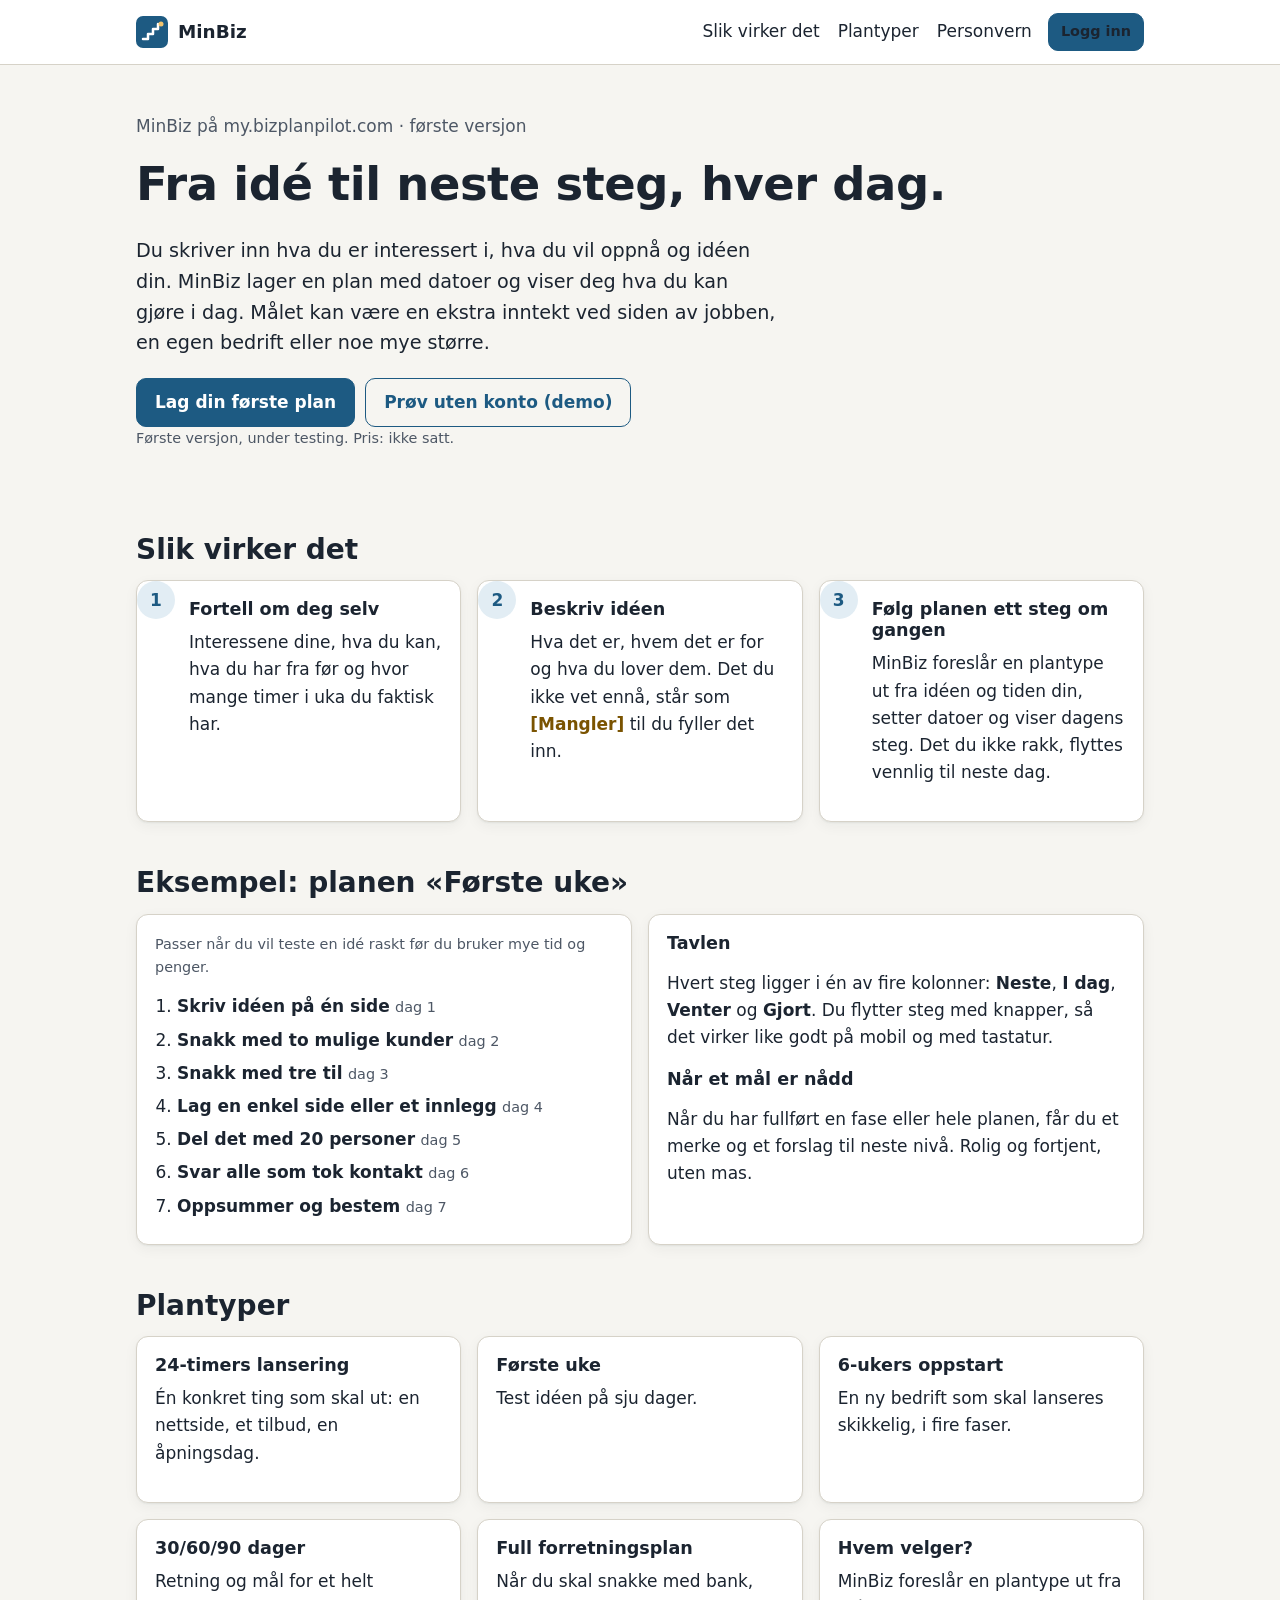
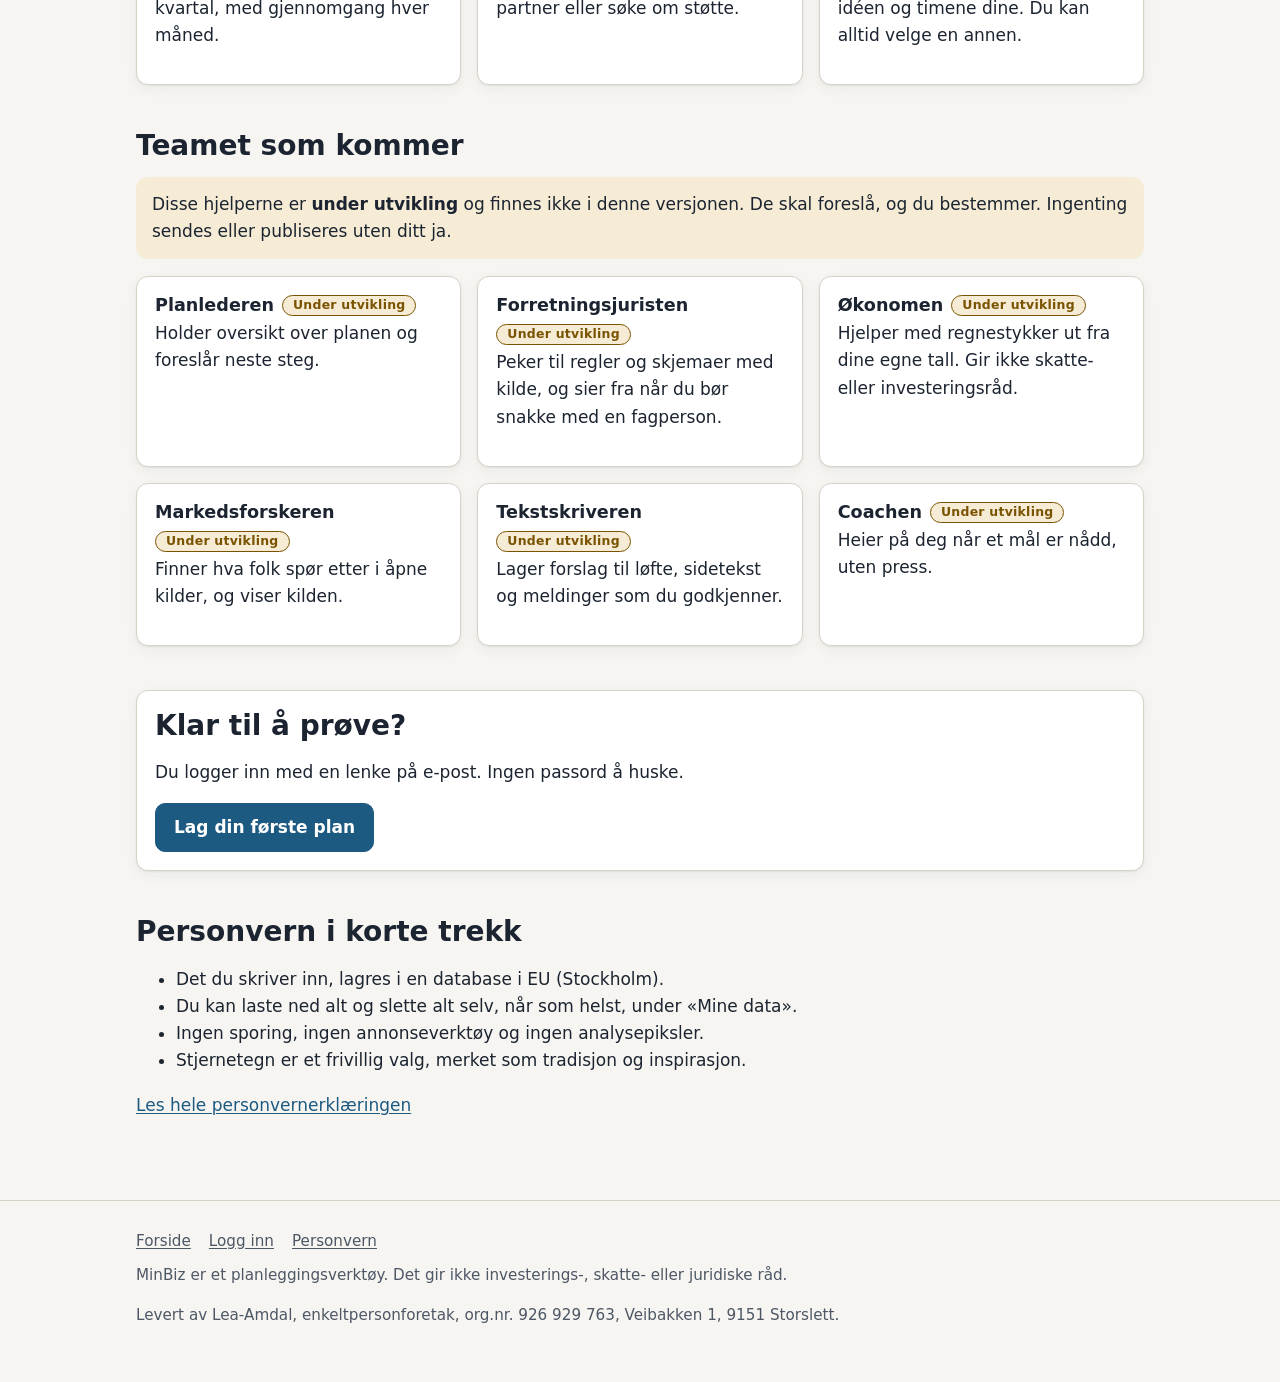
==== commit 9ee9e715: "Overlat navnebyttet til PR 6, behold bare personvernsiden her PR 6 (jusshjelper-og-gonow-lenke) bytt" ====
--- a/index.html
+++ b/index.html
@@ -98,7 +98,7 @@
     <p class="note warn">Disse hjelperne er <b>under utvikling</b> og finnes ikke i denne versjonen. De skal foreslå, og du bestemmer. Ingenting sendes eller publiseres uten ditt ja.</p>
     <ul class="agents grid three">
       <li class="card"><h3>Planlederen <span class="tag soon">Under utvikling</span></h3><p>Holder oversikt over planen og foreslår neste steg.</p></li>
-      <li class="card"><h3>Juss-hjelperen <span class="tag soon">Under utvikling</span></h3><p>Peker til regler og skjemaer med kilde, og sier fra når du bør snakke med en fagperson.</p></li>
+      <li class="card"><h3>Forretningsjuristen <span class="tag soon">Under utvikling</span></h3><p>Peker til regler og skjemaer med kilde, og sier fra når du bør snakke med en fagperson.</p></li>
       <li class="card"><h3>Økonomen <span class="tag soon">Under utvikling</span></h3><p>Hjelper med regnestykker ut fra dine egne tall. Gir ikke skatte- eller investeringsråd.</p></li>
       <li class="card"><h3>Markedsforskeren <span class="tag soon">Under utvikling</span></h3><p>Finner hva folk spør etter i åpne kilder, og viser kilden.</p></li>
       <li class="card"><h3>Tekstskriveren <span class="tag soon">Under utvikling</span></h3><p>Lager forslag til løfte, sidetekst og meldinger som du godkjenner.</p></li>
